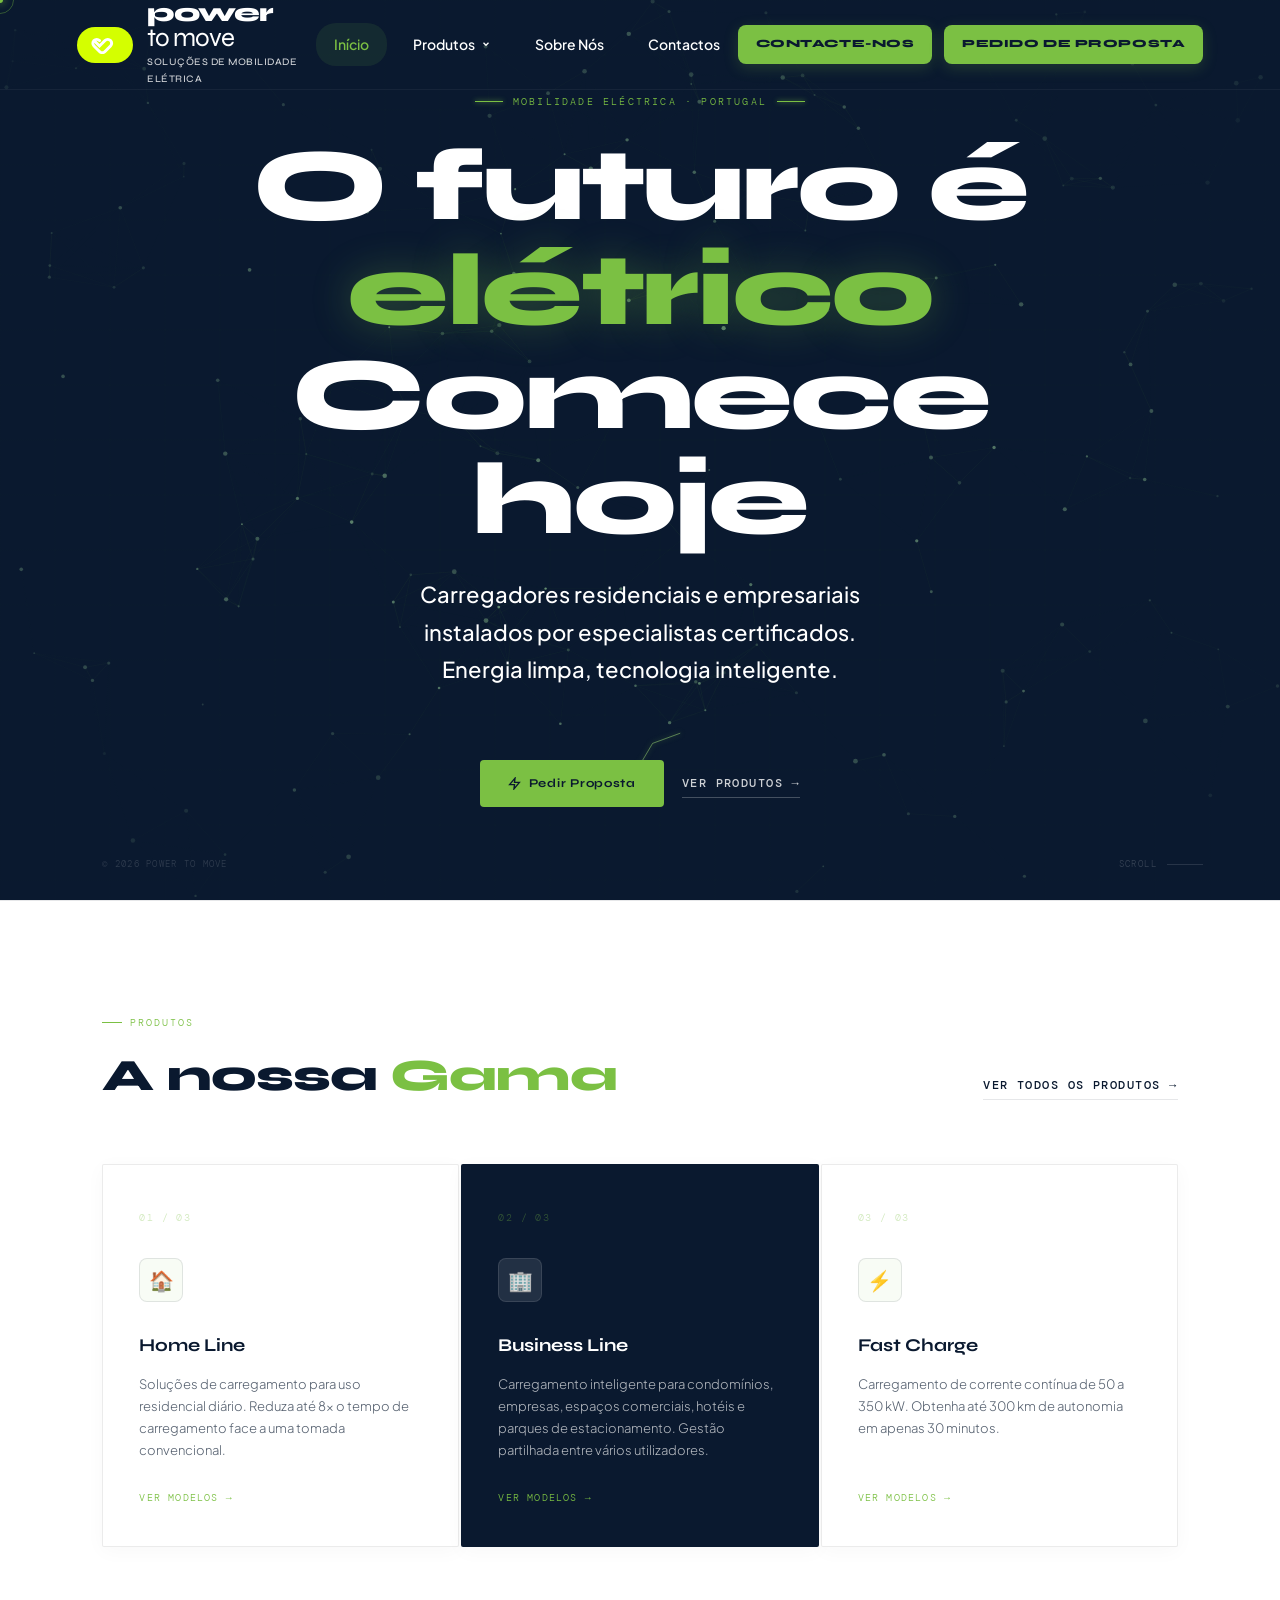
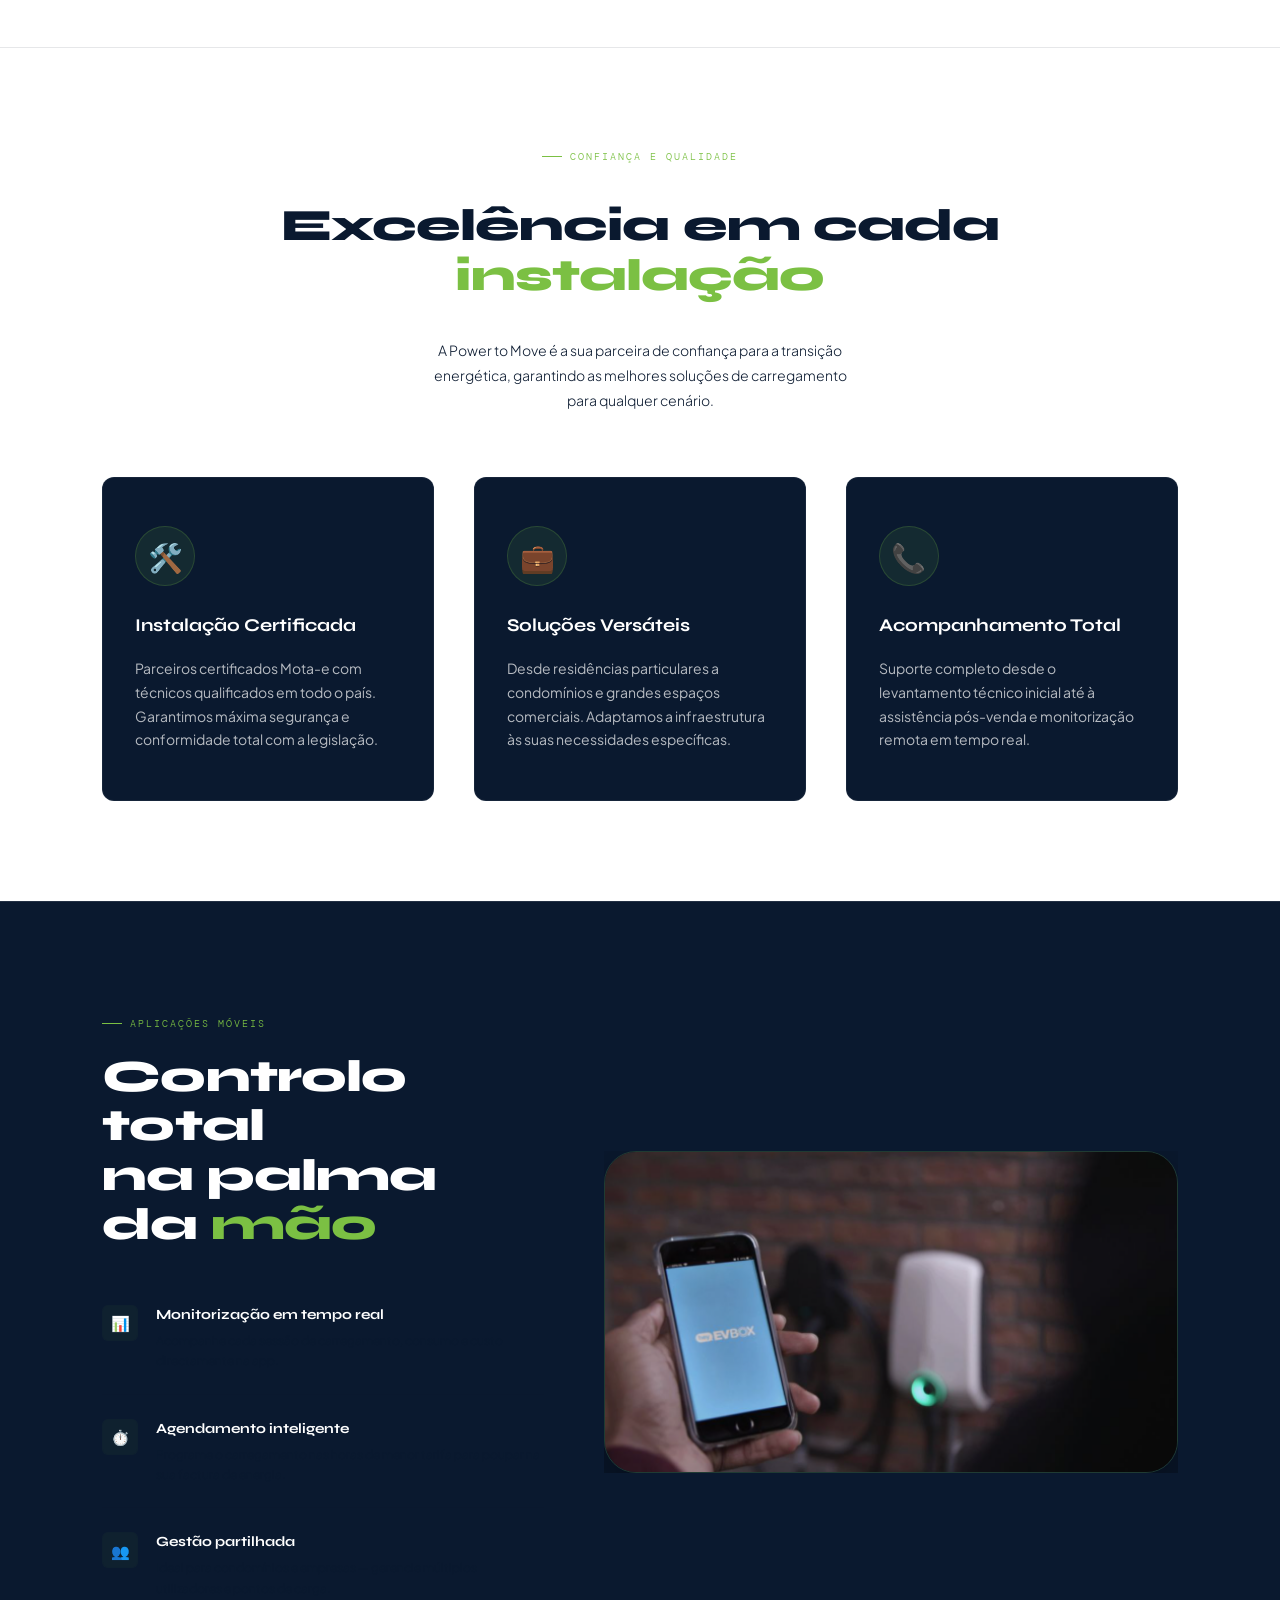
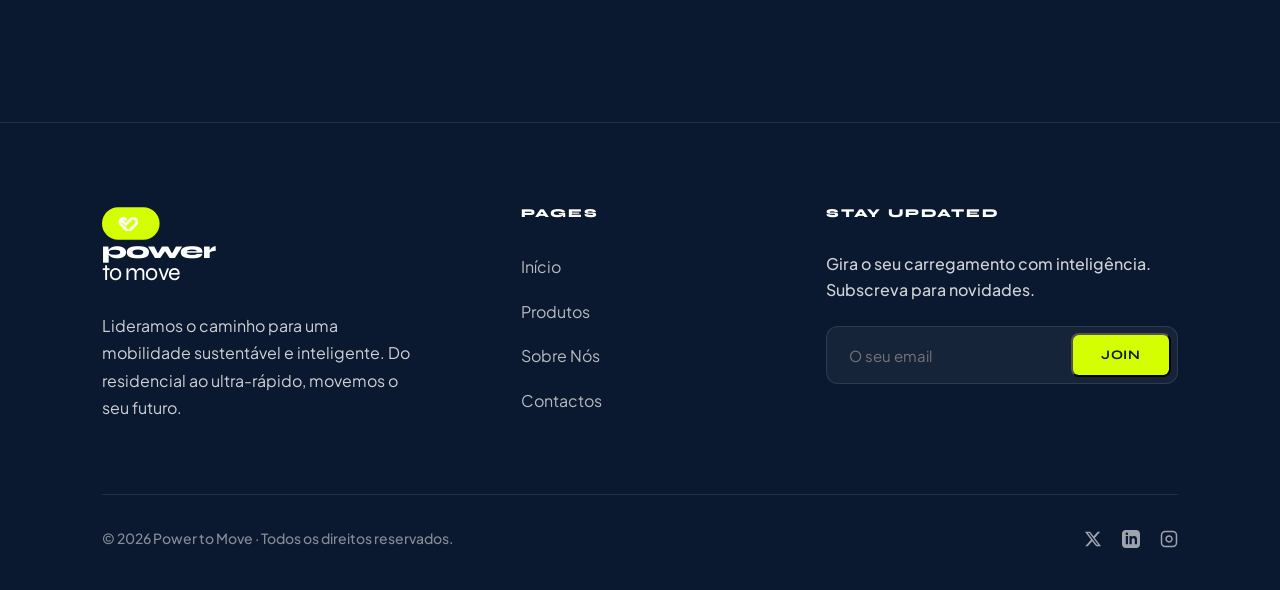
==== index.html @ 4a32e06f "Initial commit: Power to Move website code" ====
<!DOCTYPE html>
<html lang="pt">

<head>
    <meta charset="UTF-8" />
    <meta name="viewport" content="width=device-width, initial-scale=1.0" />
    <title>Power to Move — Carregadores EV</title>
    <link
        href="https://fonts.googleapis.com/css2?family=Syne:wght@400;600;700;800&family=DM+Mono:ital,wght@0,300;0,400;1,300&family=Plus+Jakarta+Sans:wght@300;400;500;600&display=swap"
        rel="stylesheet" />
    <link rel="stylesheet" href="css/landing.css">
</head>

<body>

    <!-- CURSOR -->
    <div id="cursor"></div>
    <div id="cursor-ring"></div>

    <!-- NAV -->
    <nav id="navbar">
        <a href="index.html" class="logo">
            <div class="logo-pill">
                <div class="logo-waves"></div>
            </div>
            <div class="logo-text">
                <div class="logo-brand">
                    <span>power</span>
                    <span>to move</span>
                </div>
                <span class="logo-caption">soluções de mobilidade elétrica</span>
            </div>
        </a>

        <ul class="nav-links">
            <li><a href="index.html" class="active">Início</a></li>
            <li class="has-mega">
                <a href="produtos.html">
                    Produtos
                    <svg width="10" height="10" viewBox="0 0 24 24" fill="none" stroke="currentColor" stroke-width="3">
                        <path d="M6 9l6 6 6-6" />
                    </svg>
                </a>
                <div class="mega-menu">
                    <div class="mega-col">
                        <div class="mega-col-title">EV Home Chargers</div>
                        <div class="mega-items">
                            <a href="home-line.html" class="mega-item">
                                <span class="mega-item-title">Home Line</span>
                                <span class="mega-item-desc">Simples, seguro e eficiente</span>
                            </a>
                            <a href="#" class="mega-item">
                                <span class="mega-item-title">Mini Pro 2</span>
                                <span class="mega-item-desc">Inteligente e conectado</span>
                            </a>
                        </div>
                    </div>
                    <div class="mega-col">
                        <div class="mega-col-title">EV Business Chargers</div>
                        <div class="mega-items">
                            <a href="business-line.html" class="mega-item">
                                <span class="mega-item-title">Business Line</span>
                                <span class="mega-item-desc">Gestão de frotas e condomínios</span>
                            </a>
                            <a href="fast-charge.html" class="mega-item">
                                <span class="mega-item-title">Fast Charge</span>
                                <span class="mega-item-desc">Carregamento ultrarrápido DC</span>
                            </a>
                        </div>
                    </div>
                    <div class="mega-col">
                        <div class="mega-col-title">More Products</div>
                        <div class="mega-items">
                            <a href="accessories.html" class="mega-item">
                                <span class="mega-item-title">Cabos & Acessórios</span>
                                <span class="mega-item-desc">Cabos, adaptadores e suportes</span>
                            </a>
                            <a href="#" class="mega-item">
                                <span class="mega-item-title">Software Solutions</span>
                                <span class="mega-item-desc">Plataforma de gestão P2M</span>
                            </a>
                        </div>
                    </div>
                </div>
            </li>
            <li><a href="about-us.html">Sobre Nós</a></li>
            <li><a href="#footer">Contactos</a></li>
        </ul>

        <div class="nav-right">
            <a href="mailto:mail@powertomove.pt" class="nav-cta-secondary">Contacte-nos</a>
            <a href="#hero" class="nav-cta">Pedido de Proposta</a>
        </div>
    </nav>

    <!-- ── HERO ── -->
    <section id="hero">
        <canvas id="hero-canvas"></canvas>
        <div class="hero-vignette"></div>
        <div class="hero-left-fade"></div>

        <div class="hero-content">
            <div class="eyebrow" style="justify-content:center;">
                <span class="eyebrow-line"></span>
                <span class="eyebrow-text">Mobilidade Eléctrica · Portugal</span>
                <span class="eyebrow-line"></span>
            </div>
            <h1>O futuro é <em>elétrico</em><br />Comece hoje</h1>
            <p class="hero-sub">Carregadores residenciais e empresariais instalados por especialistas certificados.
                Energia limpa, tecnologia inteligente.</p>
            <div class="hero-btns">
                <a href="#cta-band" class="btn-primary">
                    <svg width="13" height="13" viewBox="0 0 24 24" fill="none" stroke="currentColor"
                        stroke-width="2.5">
                        <path d="M13 2L3 14h9l-1 8 10-12h-9l1-8z" />
                    </svg>
                    Pedir Proposta
                </a>
                <a href="#produtos" class="btn-ghost">Ver Produtos →</a>
            </div>
        </div>

        <!-- Stats removed per user request -->

        <div class="hero-bottom">
            <span
                style="font-family:'DM Mono',monospace;font-size:9px;font-weight:300;color:rgba(255,255,255,.15);letter-spacing:.14em;">©
                2026 POWER TO MOVE</span>
            <div class="scroll-hint">
                <span>Scroll</span>
                <div class="scroll-track"></div>
            </div>
        </div>
    </section>

    <!-- ── PRODUTOS ── -->
    <section id="produtos">
        <div class="produtos-header reveal">
            <div>
                <div class="section-tag">Produtos</div>
                <h2 class="section-title">A nossa <em>Gama</em></h2>
            </div>
            <a href="produtos.html" class="btn-ghost reveal reveal-delay-2">Ver todos os produtos →</a>
        </div>

        <div class="produtos-grid">
            <div class="produto-card reveal reveal-delay-1">
                <div class="produto-number">01 / 03</div>
                <div class="produto-icon">🏠</div>
                <div class="produto-name">Home Line</div>
                <p class="produto-desc">Soluções de carregamento para uso residencial diário. Reduza até 8× o tempo de
                    carregamento face a uma tomada convencional.</p>
                <a href="home-line.html" class="produto-link">Ver modelos →</a>
            </div>
            <div class="produto-card featured reveal reveal-delay-2">
                <div class="produto-number">02 / 03</div>
                <div class="produto-icon">🏢</div>
                <div class="produto-name">Business Line</div>
                <p class="produto-desc">Carregamento inteligente para condomínios, empresas, espaços comerciais, hotéis
                    e parques de estacionamento. Gestão partilhada entre vários utilizadores.</p>
                <a href="business-line.html" class="produto-link">Ver modelos →</a>
            </div>
            <div class="produto-card reveal reveal-delay-3">
                <div class="produto-number">03 / 03</div>
                <div class="produto-icon">⚡</div>
                <div class="produto-name">Fast Charge</div>
                <p class="produto-desc">Carregamento de corrente contínua de 50 a 350 kW. Obtenha até 300 km de
                    autonomia em apenas 30 minutos.</p>
                <a href="fast-charge.html" class="produto-link">Ver modelos →</a>
            </div>
        </div>
    </section>


    <!-- ── TRUST & QUALITY SECTION ── -->
    <section id="trust-quality">
        <div class="trust-header reveal">
            <div class="section-tag">Confiança e Qualidade</div>
            <h2 class="section-title">Excelência em cada <em>instalação</em></h2>
            <p class="section-body">A Power to Move é a sua parceira de confiança para a transição energética,
                garantindo as melhores soluções de carregamento para qualquer cenário.</p>
        </div>

        <div class="trust-grid">
            <div class="trust-item reveal reveal-delay-1">
                <div class="trust-icon">🛠️</div>
                <h3 class="trust-h">Instalação Certificada</h3>
                <p class="trust-p">Parceiros certificados Mota-e com técnicos qualificados em todo o país. Garantimos
                    máxima segurança e conformidade total com a legislação.</p>
            </div>
            <div class="trust-item reveal reveal-delay-2">
                <div class="trust-icon">💼</div>
                <h3 class="trust-h">Soluções Versáteis</h3>
                <p class="trust-p">Desde residências particulares a condomínios e grandes espaços comerciais.
                    Adaptamos a infraestrutura às suas necessidades específicas.</p>
            </div>
            <div class="trust-item reveal reveal-delay-3">
                <div class="trust-icon">📞</div>
                <h3 class="trust-h">Acompanhamento Total</h3>
                <p class="trust-p">Suporte completo desde o levantamento técnico inicial até à assistência pós-venda e
                    monitorização remota em tempo real.</p>
            </div>
        </div>
    </section>

    <!-- ── APP SECTION ── -->
    <section id="app-section">
        <div class="app-inner">
            <div class="reveal">
                <div class="section-tag">Aplicações Móveis</div>
                <h2 class="section-title">Controlo total<br />na palma da <em>mão</em></h2>
                <ul class="app-feature-list">
                    <li class="app-feat">
                        <div class="app-feat-icon">📊</div>
                        <div>
                            <div class="app-feat-title">Monitorização em tempo real</div>
                            <div class="app-feat-desc">Acompanhe cada sessão de carregamento, consumo e custo
                                directamente na app.</div>
                        </div>
                    </li>
                    <li class="app-feat">
                        <div class="app-feat-icon">⏱️</div>
                        <div>
                            <div class="app-feat-title">Agendamento inteligente</div>
                            <div class="app-feat-desc">Programe o carregamento nas horas de menor tarifa para poupar na
                                sua factura de energia.</div>
                        </div>
                    </li>
                    <li class="app-feat">
                        <div class="app-feat-icon">👥</div>
                        <div>
                            <div class="app-feat-title">Gestão partilhada</div>
                            <div class="app-feat-desc">Ideal para condomínios e empresas — gerencie múltiplos
                                utilizadores e pontos de carga.</div>
                        </div>
                    </li>
                </ul>
            </div>
            <div class="app-phone reveal reveal-delay-2">
                <img src="images/app-preview.png" alt="Power to Move App Preview">
            </div>
        </div>
    </section>




    <!-- ── FOOTER ── -->
    <footer id="footer">
        <div class="footer-grid">
            <div class="footer-col brand-col">
                <div class="logo-box footer-logo-box">
                    <div class="logo-pill">
                        <div class="logo-waves"></div>
                    </div>
                    <div class="logo-brand">
                        <span>power</span>
                        <span>to move</span>
                    </div>
                </div>
                <p class="footer-proposal">Lideramos o caminho para uma mobilidade sustentável e inteligente. Do
                    residencial ao ultra-rápido, movemos o seu futuro.</p>
            </div>
            <div class="footer-col links-col">
                <div class="footer-col-title">PAGES</div>
                <ul class="footer-links">
                    <li><a href="index.html">Início</a></li>
                    <li><a href="produtos.html">Produtos</a></li>
                    <li><a href="about-us.html">Sobre Nós</a></li>
                    <li><a href="#footer">Contactos</a></li>
                </ul>
            </div>
            <div class="footer-col signup-col">
                <div class="footer-col-title">STAY UPDATED</div>
                <p class="footer-signup-text">Gira o seu carregamento com inteligência. Subscreva para novidades.</p>
                <form class="footer-form">
                    <input type="email" placeholder="O seu email" required>
                    <button type="submit">Join</button>
                </form>
            </div>
        </div>
        <div class="footer-bottom">
            <span class="footer-copy">© 2026 Power to Move · Todos os direitos reservados.</span>
            <div class="footer-socials">
                <a href="#" class="footer-social">
                    <svg width="18" height="18" viewBox="0 0 24 24" fill="currentColor">
                        <path
                            d="M18.244 2.25h3.308l-7.227 8.26 8.502 11.24H16.17l-5.214-6.817L4.99 21.75H1.68l7.73-8.835L1.254 2.25H8.08l4.713 6.231zm-1.161 17.52h1.833L7.084 4.126H5.117z" />
                    </svg>
                </a>
                <a href="#" class="footer-social">
                    <svg width="18" height="18" viewBox="0 0 24 24" fill="currentColor">
                        <path
                            d="M19 0h-14c-2.761 0-5 2.239-5 5v14c0 2.761 2.239 5 5 5h14c2.762 0 5-2.239 5-5v-14c0-2.761-2.238-5-5-5zm-11 19h-3v-11h3v11zm-1.5-12.268c-.966 0-1.75-.79-1.75-1.764s.784-1.764 1.75-1.764 1.75.79 1.75 1.764-.783 1.764-1.75 1.764zm13.5 12.268h-3v-5.604c0-3.368-4-3.113-4 0v5.604h-3v-11h3v1.765c1.396-2.586 7-2.777 7 2.476v6.759z" />
                    </svg>
                </a>
                <a href="#" class="footer-social">
                    <svg width="18" height="18" viewBox="0 0 24 24" fill="none" stroke="currentColor" stroke-width="2">
                        <rect x="2" y="2" width="20" height="20" rx="5" ry="5" />
                        <path d="M16 11.37A4 4 0 1112.63 8 4 4 0 0116 11.37z" />
                        <line x1="17.5" y1="6.5" x2="17.51" y2="6.5" />
                    </svg>
                </a>
            </div>
        </div>
    </footer>

    <script src="js/landing.js"></script>
</body>

</html>
---- css/landing.css ----
:root {
    --g: #7BC043;
    --g2: #a8e063;
    --g3: #d4f79e;
    --navy: #0A192F;
    --navy-light: #112240;
    --navy-lighter: #233554;
    --white: #FFFFFF;
    --dark: #0A192F;
    /* Retaining var name for compatibility but mapping to Navy */
    --dark2: #112240;
    --dark3: #233554;
    --mid: #1a2e18;
    --green-20: rgba(123, 192, 67, 0.2);
    --lime: #D4FF00;
    --border: rgba(10, 25, 47, 0.1);
    --text: #0A192F;
    --muted: rgba(10, 25, 47, 0.7);
    --muted-light: rgba(255, 255, 255, 0.7);
}

* {
    margin: 0;
    padding: 0;
    box-sizing: border-box;
}

html {
    scroll-behavior: smooth;
}

body {
    background: var(--white);
    color: var(--text);
    font-family: 'Plus Jakarta Sans', sans-serif;
    font-size: 18px;
    font-weight: 500;
    line-height: 1.7;
    overflow-x: hidden;
}

/* ── SCROLLBAR ── */
::-webkit-scrollbar {
    width: 4px;
}

::-webkit-scrollbar-track {
    background: var(--dark);
}

::-webkit-scrollbar-thumb {
    background: var(--g);
    border-radius: 4px;
}

/* ── CURSOR ── */
#cursor {
    position: fixed;
    width: 6px;
    height: 6px;
    background: var(--g);
    border-radius: 50%;
    pointer-events: none;
    z-index: 9999;
    transform: translate(-50%, -50%);
    box-shadow: 0 0 10px var(--g);
    transition: width .15s, height .15s;
}

#cursor-ring {
    position: fixed;
    width: 28px;
    height: 28px;
    border: 1px solid rgba(123, 192, 67, 0.38);
    border-radius: 50%;
    pointer-events: none;
    z-index: 9998;
    transform: translate(-50%, -50%);
    transition: width .35s cubic-bezier(.23, 1, .32, 1), height .35s cubic-bezier(.23, 1, .32, 1), border-color .2s;
}

body {
    cursor: none;
}

a,
button,
input,
label {
    cursor: none;
}

/* ── NAV ── */
nav {
    position: fixed;
    top: 0;
    left: 0;
    right: 0;
    z-index: 1000;
    display: grid;
    grid-template-columns: 1fr auto 1fr;
    align-items: center;
    padding: 0 6vw;
    height: 90px;
    border-bottom: 1px solid rgba(255, 255, 255, 0.05);
    transition: all .4s cubic-bezier(.16, 1, .3, 1);
    background: transparent;
}

nav.scrolled {
    background: rgba(10, 25, 47, 0.98);
    backdrop-filter: blur(20px);
    height: 72px;
    border-bottom-color: rgba(255, 255, 255, 0.1);
}

/* ── LOGO RECREATION ── */
.logo {
    display: flex;
    align-items: center;
    gap: 14px;
    text-decoration: none;
    transition: transform .3s;
}

.logo:hover {
    transform: translateY(-1px);
}

.logo-pill {
    width: 64px;
    height: 36px;
    background: var(--lime);
    border-radius: 100px;
    display: flex;
    align-items: center;
    justify-content: center;
    position: relative;
    padding: 0 12px;
}

.logo-waves {
    width: 32px;
    height: 18px;
    background: #fff;
    mask: url("data:image/svg+xml,%3Csvg viewBox='0 0 32 18' xmlns='http://www.w3.org/2000/svg'%3Base-path d='M8 14c-2.2 0-4-1.8-4-4s1.8-4 4-4 4 1.8 4 4-1.8 4-4 4zm16-4c0-2.2-1.8-4-4-4s-4 1.8-4 4 1.8 4 4 4 4-1.8 4-4z'/%3E%3Cpath d='M24 10c0 4.4-3.6 8-8 8s-8-3.6-8-8 3.6-8 8-8 8 3.6 8 8z' fill-opacity='.3'/%3E%3Cpath d='M8 10c0-4.4 3.6-8 8-8s8 3.6 8 8-3.6 8-8 8-8-3.6-8-8z' fill-opacity='.3'/%3E%3C/svg%3E") no-repeat center;
    -webkit-mask: url("data:image/svg+xml,%3Csvg viewBox='0 0 32 18' xmlns='http://www.w3.org/2000/svg'%3E%3Cpath d='M10.5 4.5c-1.5-1.5-4-1.5-5.5 0-1.5 1.5-1.5 4 0 5.5l5.5 5.5c1.5 1.5 4 1.5 5.5 0l5.5-5.5c1.5-1.5 1.5-4 0-5.5-1.5-1.5-4-1.5-5.5 0L10.5 10l-5.5-5.5' stroke='white' stroke-width='3' stroke-linecap='round' fill='none'/%3E%3C/svg%3E") no-repeat center;
    mask-size: contain;
    -webkit-mask-size: contain;
}

/* Fallback wave using CSS shapes if mask fails */
.logo-waves::before,
.logo-waves::after {
    content: '';
    position: absolute;
    width: 20px;
    height: 8px;
    background: #fff;
    border-radius: 10px;
    top: 50%;
    left: 50%;
}

.logo-waves::before {
    transform: translate(-70%, -50%) rotate(-45deg);
}

.logo-waves::after {
    transform: translate(-30%, -50%) rotate(45deg);
}

.logo-text {
    display: flex;
    flex-direction: column;
    justify-content: center;
}

.logo-brand {
    font-family: 'Syne', sans-serif;
    font-size: 26px;
    font-weight: 700;
    color: #fff;
    line-height: 0.95;
    letter-spacing: -0.04em;
    display: flex;
    flex-direction: column;
}

.logo-brand span:first-child {
    font-weight: 800;
}

.logo-brand span:last-child {
    font-weight: 400;
}

.logo-caption {
    font-family: 'Syne', sans-serif;
    font-size: 10px;
    font-weight: 500;
    color: #fff;
    opacity: 0.8;
    letter-spacing: 0.05em;
    text-transform: uppercase;
    margin-top: 4px;
}



.logo-icon {
    width: 32px;
    height: 32px;
    background: var(--g);
    border-radius: 6px;
    display: flex;
    align-items: center;
    justify-content: center;
    font-size: 14px;
    box-shadow: 0 0 12px rgba(123, 192, 67, .4);
}

.nav-links {
    display: flex;
    align-items: center;
    gap: 8px;
    list-style: none;
    justify-self: center;
}


.nav-links li a {
    color: #fff;
    text-decoration: none;
    font-weight: 550;
    font-size: 14px;
    transition: all .3s;
    padding: 10px 18px;
    border-radius: 20px;
    display: flex;
    align-items: center;
    gap: 6px;
}

.nav-links li a:hover {
    color: #fff;
    background: rgba(255, 255, 255, 0.08);
}

.nav-links li a.active {
    color: var(--g);
    background: rgba(123, 192, 67, 0.1);
}

.nav-right {
    justify-self: end;
    display: flex;
    align-items: center;
    gap: 12px;
}

.nav-cta,
.nav-cta-secondary {
    display: inline-flex;
    background: var(--g);
    color: var(--dark) !important;
    font-family: 'Syne', sans-serif !important;
    font-size: 11px !important;
    font-weight: 800 !important;
    padding: 10px 18px !important;
    border-radius: 8px;
    white-space: nowrap;
    letter-spacing: .05em !important;
    text-decoration: none;
    text-transform: uppercase;
    transition: all .3s cubic-bezier(.23, 1, .32, 1) !important;
    box-shadow: 0 4px 15px rgba(123, 192, 67, .2);
}

.nav-cta:hover,
.nav-cta-secondary:hover {
    background: var(--g2) !important;
    transform: translateY(-2px);
    box-shadow: 0 8px 25px rgba(123, 192, 67, .4) !important;
}



/* ── MEGA MENU ── */
.has-mega {
    position: static;
}

.mega-menu {
    position: absolute;
    top: 100%;
    left: 50%;
    transform: translateX(-50%) translateY(15px);
    width: 800px;
    background: #fff;
    border-radius: 12px;
    padding: 28px 32px;
    display: grid;
    grid-template-columns: repeat(3, 1fr);
    gap: 32px;
    box-shadow: 0 25px 50px rgba(0, 0, 0, 0.15);
    opacity: 0;
    visibility: hidden;
    transition: all .35s cubic-bezier(.16, 1, .3, 1);
    z-index: 1001;
    border: 1px solid rgba(0, 0, 0, 0.04);
}



.has-mega:hover .mega-menu {
    opacity: 1;
    visibility: visible;
    transform: translateX(-50%) translateY(10px);
}

.mega-col-title {
    font-family: 'Syne', sans-serif;
    font-size: 10px;
    font-weight: 700;
    color: var(--muted);
    text-transform: uppercase;
    letter-spacing: .12em;
    margin-bottom: 20px;
    padding-bottom: 10px;
    border-bottom: 1px solid rgba(0, 0, 0, 0.03);
}

.mega-items {
    display: flex;
    flex-direction: column;
    gap: 16px;
}


.mega-item {
    text-decoration: none;
    display: flex;
    flex-direction: column;
    gap: 4px;
    transition: transform .2s;
}

.mega-item:hover {
    transform: translateX(5px);
}

.mega-item-title {
    font-family: 'Syne', sans-serif;
    font-size: 14px;
    font-weight: 700;
    color: var(--navy);
}

.mega-item-desc {
    font-size: 11px;
    color: var(--muted);
    font-weight: 400;
}


.nav-links li a svg {
    transition: transform .3s;
}

.has-mega:hover>a svg {
    transform: rotate(180deg);
}


/* ── HERO ── */
#hero {
    height: 100vh;
    position: relative;
    overflow: hidden;
    display: flex;
    align-items: center;
    background: var(--navy);
    color: #fff;
}

#hero-canvas {
    position: absolute;
    inset: 0;
}

.hero-vignette {
    position: absolute;
    inset: 0;
    background: radial-gradient(ellipse 65% 65% at 50% 50%, transparent 25%, rgba(10, 25, 47, .8) 100%);
    pointer-events: none;
    z-index: 1;
}

.hero-left-fade {
    display: none;
}

.hero-content {
    position: relative;
    z-index: 2;
    padding: 0 4vw;
    width: 100%;
    max-width: 1000px;
    margin: 0 auto;
    text-align: center;
    display: flex;
    flex-direction: column;
    align-items: center;
}

.eyebrow {
    display: flex;
    align-items: center;
    gap: 10px;
    margin-bottom: 24px;
    opacity: 0;
    animation: revealUp .8s ease .3s forwards;
}

.eyebrow-line {
    width: 28px;
    height: 1px;
    background: var(--g);
    box-shadow: 0 0 5px var(--g);
}

.eyebrow-text {
    font-family: 'DM Mono', monospace;
    font-size: 10px;
    font-weight: 300;
    color: var(--g);
    letter-spacing: .22em;
    text-transform: uppercase;
}

.hero-content h1 {
    font-family: 'Syne', sans-serif;
    font-size: clamp(32px, 8vw, 104px);
    font-weight: 800;
    color: #fff;
    line-height: 1.02;
    letter-spacing: -.025em;
    opacity: 0;
    animation: revealUp .9s ease .5s forwards;
}


.hero-content h1 em {
    font-style: normal;
    color: var(--g);
    text-shadow: 0 0 40px rgba(123, 192, 67, .3);
}

.hero-content p {
    font-size: 22px;
    color: #fff;
    font-weight: 500;
    opacity: 1;
    animation: revealUp .9s ease .7s forwards;
    max-width: 650px;
    text-wrap: balance;
    margin: 24px 0 32px;
}

.hero-btns {
    margin-top: 40px;
    display: flex;
    align-items: center;
    gap: 18px;
    opacity: 0;
    animation: revealUp .9s ease .9s forwards;
}

.btn-primary {
    display: inline-flex;
    align-items: center;
    gap: 8px;
    background: var(--g);
    color: var(--dark);
    font-family: 'Syne', sans-serif;
    font-size: 12px;
    font-weight: 700;
    letter-spacing: .06em;
    padding: 13px 28px;
    border-radius: 4px;
    text-decoration: none;
    border: none;
    transition: all .25s;
    box-shadow: 0 0 0 0 rgba(123, 192, 67, .4);
}

.btn-primary:hover {
    background: var(--g2);
    transform: translateY(-2px);
    box-shadow: 0 0 28px rgba(123, 192, 67, .45);
}

.btn-ghost {
    font-family: 'DM Mono', monospace;
    font-size: 12px;
    font-weight: 500;
    color: #fff;
    opacity: 0.8;
    letter-spacing: .12em;
    text-transform: uppercase;
    text-decoration: none;
    border-bottom: 1px solid rgba(255, 255, 255, .3);
    transition: all .2s;
    padding: 4px 0;
}

.btn-ghost:hover {
    opacity: 1;
    border-color: #fff;
    transform: translateX(4px);
}

.hero-stats {
    position: absolute;
    right: 6vw;
    top: 50%;
    transform: translateY(-50%);
    z-index: 2;
    display: flex;
    flex-direction: column;
    gap: 24px;
    opacity: 0;
    animation: revealRight .9s ease 1.1s forwards;
}

.h-stat {
    text-align: right;
}

.h-stat-num {
    font-family: 'Syne', sans-serif;
    font-size: clamp(20px, 2.2vw, 30px);
    font-weight: 800;
    color: var(--g);
    line-height: 1;
    text-shadow: 0 0 18px rgba(123, 192, 67, .3);
}

.h-stat-lbl {
    font-size: 9px;
    font-weight: 300;
    color: var(--muted);
    letter-spacing: .1em;
    text-transform: uppercase;
    margin-top: 3px;
    font-family: 'DM Mono', monospace;
}

.h-divider {
    width: 1px;
    height: 24px;
    background: linear-gradient(to bottom, transparent, rgba(123, 192, 67, .2), transparent);
    margin-left: auto;
}

.hero-bottom {
    position: absolute;
    bottom: 28px;
    left: 8vw;
    right: 6vw;
    z-index: 2;
    display: flex;
    justify-content: space-between;
    align-items: center;
    opacity: 0;
    animation: revealUp .8s ease 1.3s forwards;
}

.scroll-hint {
    display: flex;
    align-items: center;
    gap: 10px;
    font-family: 'DM Mono', monospace;
    font-size: 9px;
    font-weight: 300;
    color: rgba(255, 255, 255, .18);
    letter-spacing: .16em;
    text-transform: uppercase;
}

.scroll-track {
    width: 36px;
    height: 1px;
    background: rgba(255, 255, 255, .12);
    position: relative;
    overflow: hidden;
}

.scroll-track::after {
    content: '';
    position: absolute;
    left: -100%;
    top: 0;
    bottom: 0;
    width: 40%;
    background: var(--g);
    animation: scrollAnim 2.2s ease-in-out infinite;
}

/* ── SECTION BASE ── */
section {
    padding: 100px 8vw;
}

.section-tag {
    display: inline-flex;
    align-items: center;
    gap: 8px;
    font-family: 'DM Mono', monospace;
    font-size: 10px;
    font-weight: 300;
    color: var(--g);
    letter-spacing: .2em;
    text-transform: uppercase;
    margin-bottom: 20px;
}

.section-tag::before {
    content: '';
    width: 20px;
    height: 1px;
    background: var(--g);
}

.section-title {
    font-family: 'Syne', sans-serif;
    font-size: clamp(28px, 3.5vw, 48px);
    font-weight: 800;
    color: #fff;
    line-height: 1.1;
    letter-spacing: -.02em;
}

.section-title em {
    font-style: normal;
    color: var(--g);
}

.section-body {
    color: var(--muted);
    font-size: 14px;
    line-height: 1.8;
    font-weight: 300;
    max-width: 44ch;
    margin-top: 14px;
}

/* ── PRODUTOS SECTION ── */
#produtos {
    background: var(--white);
    border-top: 1px solid var(--border);
}

.produtos-header {
    display: flex;
    justify-content: space-between;
    align-items: flex-end;
    margin-bottom: 64px;
    flex-wrap: wrap;
    gap: 24px;
}

.produtos-header .section-title {
    color: var(--navy);
}

.produtos-header .btn-ghost {
    color: var(--navy);
    border-color: var(--border);
}

.produtos-header .btn-ghost:hover {
    color: var(--g);
    border-color: var(--g);
}

.produtos-grid {
    display: grid;
    grid-template-columns: repeat(3, 1fr);
    gap: 2px;
}

.produto-card {
    position: relative;
    overflow: hidden;
    border: 1px solid rgba(0, 0, 0, 0.08);
    /* Light grey border */
    border-radius: 2px;
    padding: 44px 36px 40px;
    background: #fff;
    transition: border-color .3s, background .3s, box-shadow .3s;
    display: flex;
    flex-direction: column;
    box-shadow: 0 4px 20px rgba(0, 0, 0, 0.03);
}

.produto-card:hover {
    border-color: var(--g);
    background: #fff;
    box-shadow: 0 10px 30px rgba(0, 0, 0, 0.08);
}

.produto-card::before {
    content: '';
    position: absolute;
    top: 0;
    left: 0;
    right: 0;
    height: 2px;
    background: linear-gradient(to right, transparent, var(--g), transparent);
    opacity: 0;
    transition: opacity .3s;
}

.produto-card:hover::before {
    opacity: 1;
}

.produto-number {
    font-family: 'DM Mono', monospace;
    font-size: 10px;
    font-weight: 300;
    color: rgba(123, 192, 67, .35);
    letter-spacing: .14em;
    margin-bottom: 32px;
}

.produto-icon {
    width: 44px;
    height: 44px;
    border: 1px solid var(--border);
    border-radius: 8px;
    display: flex;
    align-items: center;
    justify-content: center;
    font-size: 20px;
    margin-bottom: 28px;
    background: rgba(123, 192, 67, .05);
}

.produto-name {
    font-family: 'Syne', sans-serif;
    font-size: 18px;
    font-weight: 700;
    color: var(--navy);
    margin-bottom: 12px;
}

.produto-desc {
    font-size: 13px;
    color: var(--muted);
    font-weight: 300;
    line-height: 1.7;
    flex: 1;
}

.produto-link {
    display: inline-flex;
    align-items: center;
    gap: 6px;
    margin-top: 28px;
    font-family: 'DM Mono', monospace;
    font-size: 10px;
    font-weight: 300;
    letter-spacing: .12em;
    text-transform: uppercase;
    color: var(--g);
    text-decoration: none;
    transition: gap .2s;
}

.produto-link:hover {
    gap: 10px;
}

.produto-card.featured {
    background: var(--navy);
    border-color: transparent;
}

.produto-card.featured .produto-name {
    color: #fff;
}

.produto-card.featured .produto-desc {
    color: rgba(255, 255, 255, 0.7);
}

.produto-card.featured .produto-link {
    color: var(--g);
}

.produto-card.featured .produto-icon {
    background: rgba(255, 255, 255, 0.1);
    border-color: rgba(255, 255, 255, 0.1);
}

.produto-card.featured::before {
    display: none;
}

/* ── FEATURE SECTIONS (alternating) ── */
.feature-row {
    display: grid;
    grid-template-columns: 1fr 1fr;
    gap: 80px;
    align-items: center;
    padding: 80px 8vw;
    border-top: 1px solid var(--border);
    background: var(--white);
    color: var(--text);
}

.feature-row.reverse {
    direction: rtl;
}

.feature-row.reverse>* {
    direction: ltr;
}

/* Removed empty .feature-text rule */

.feature-kicker {
    font-family: 'DM Mono', monospace;
    font-size: 10px;
    font-weight: 300;
    color: var(--g);
    letter-spacing: .2em;
    text-transform: uppercase;
    display: flex;
    align-items: center;
    gap: 8px;
    margin-bottom: 18px;
}

.feature-kicker::before {
    content: '';
    width: 16px;
    height: 1px;
    background: var(--g);
}

.feature-h {
    font-family: 'Syne', sans-serif;
    font-size: clamp(22px, 2.8vw, 36px);
    font-weight: 800;
    color: var(--navy);
    line-height: 1.12;
    letter-spacing: -.02em;
    margin-bottom: 16px;
}

.feature-p {
    font-size: 18px;
    font-weight: 500;
    color: var(--text);
    line-height: 1.8;
    margin-bottom: 24px;
    max-width: 42ch;
}

.feature-cta {
    display: inline-flex;
    align-items: center;
    gap: 8px;
    margin-top: 28px;
    font-family: 'DM Mono', monospace;
    font-size: 10px;
    font-weight: 300;
    letter-spacing: .14em;
    text-transform: uppercase;
    color: var(--g);
    text-decoration: none;
    border-bottom: 1px solid rgba(123, 192, 67, .3);
    padding-bottom: 3px;
    transition: border-color .2s, gap .2s;
}

.feature-cta:hover {
    border-color: var(--g);
    gap: 12px;
}

.feature-visual {
    position: relative;
    aspect-ratio: 4/3;
    overflow: hidden;
    border-radius: 4px;
    border: 1px solid var(--border);
}

.feature-visual img {
    width: 100%;
    height: 100%;
    object-fit: cover;
    filter: brightness(.65) saturate(.8);
    transition: filter .4s;
}

.feature-visual:hover img {
    filter: brightness(.75) saturate(.9);
}

.feature-visual::after {
    content: '';
    position: absolute;
    inset: 0;
    background: linear-gradient(135deg, rgba(123, 192, 67, .08) 0%, transparent 60%);
}

/* Placeholder visuals when no image */
.feature-placeholder {
    width: 100%;
    height: 100%;
    aspect-ratio: 4/3;
    border: 1px solid var(--border);
    border-radius: 4px;
    background: var(--dark3);
    display: flex;
    align-items: center;
    justify-content: center;
    font-size: 56px;
    position: relative;
    overflow: hidden;
}

.feature-placeholder::before {
    content: '';
    position: absolute;
    inset: 0;
    background: radial-gradient(ellipse at center, rgba(123, 192, 67, .07) 0%, transparent 70%);
}

.feature-placeholder-grid {
    position: absolute;
    inset: 0;
    background-image:
        linear-gradient(rgba(123, 192, 67, .04) 1px, transparent 1px),
        linear-gradient(90deg, rgba(123, 192, 67, .04) 1px, transparent 1px);
    background-size: 32px 32px;
}

.feature-bullets {
    list-style: none;
    margin-top: 20px;
    display: flex;
    flex-direction: column;
    gap: 8px;
}

.feature-bullets li {
    font-size: 17px;
    font-weight: 500;
    color: var(--text);
    margin-bottom: 12px;
    display: flex;
    align-items: center;
    gap: 12px;
}

.feature-bullets li::before {
    content: '';
    width: 4px;
    height: 4px;
    background: var(--g);
    border-radius: 50%;
    flex-shrink: 0;
}

/* ── INSTALAÇÕES COUNTER ── */
#instalacoes {
    background: var(--navy);
    border-top: none;
    border-bottom: none;
    padding: 72px 8vw;
    color: #fff;
}

.instalacoes-grid {
    display: grid;
    grid-template-columns: repeat(4, 1fr);
    gap: 2px;
}

.inst-item {
    padding: 36px 28px;
    text-align: center;
    border: 1px solid rgba(255, 255, 255, 0.1);
    border-radius: 2px;
    background: var(--navy-light);
    transition: border-color .3s, background .3s;
}

.inst-item:hover {
    border-color: var(--g);
    background: var(--navy-lighter);
}

.inst-num {
    font-family: 'Syne', sans-serif;
    font-size: clamp(32px, 4vw, 52px);
    font-weight: 800;
    color: var(--g);
    line-height: 1;
    text-shadow: 0 0 24px rgba(123, 192, 67, .25);
}

.inst-lbl {
    font-family: 'DM Mono', monospace;
    font-size: 9px;
    font-weight: 300;
    color: var(--muted);
    letter-spacing: .14em;
    text-transform: uppercase;
    margin-top: 8px;
}

/* ── CTA BAND ── */
#cta-band {
    background: var(--g);
    padding: 80px 8vw;
}

.cta-inner {
    display: flex;
    justify-content: space-between;
    align-items: center;
    gap: 40px;
    flex-wrap: wrap;
}

.cta-band-title {
    font-family: 'Syne', sans-serif;
    font-size: clamp(24px, 3vw, 40px);
    font-weight: 800;
    color: var(--dark);
    line-height: 1.1;
    letter-spacing: -.02em;
}

.cta-band-sub {
    font-size: 13px;
    color: rgba(6, 13, 7, .6);
    font-weight: 300;
    margin-top: 10px;
    max-width: 40ch;
}

.btn-dark {
    display: inline-flex;
    align-items: center;
    gap: 8px;
    background: var(--dark);
    color: #fff;
    font-family: 'Syne', sans-serif;
    font-size: 12px;
    font-weight: 700;
    letter-spacing: .06em;
    padding: 14px 30px;
    border-radius: 4px;
    text-decoration: none;
    white-space: nowrap;
    transition: all .25s;
    flex-shrink: 0;
}

.btn-dark:hover {
    background: var(--dark3);
    box-shadow: 0 8px 32px rgba(0, 0, 0, .35);
    transform: translateY(-2px);
}

/* ── APP SECTION ── */
#app-section {
    background: var(--navy);
    border-top: 1px solid rgba(255, 255, 255, 0.1);
    padding: 100px 8vw;
    color: #fff;
}

.app-feat-title {
    color: #fff;
}

.app-feat-desc {
    color: rgba(255, 255, 255, 0.7);
}

/* Removed empty .app-inner rule if present or fixed logic */

.app-inner {
    display: grid;
    grid-template-columns: 1fr 1.3fr;
    gap: 60px;
    align-items: center;
}

.app-feature-list {
    list-style: none;
    margin-top: 32px;
    display: flex;
    flex-direction: column;
    gap: 0;
}

.app-feat {
    display: flex;
    gap: 18px;
    padding: 22px 0;
    border-bottom: 1px solid var(--border);
}

.app-feat-icon {
    width: 36px;
    height: 36px;
    flex-shrink: 0;
    border: 1px solid var(--border);
    border-radius: 6px;
    display: flex;
    align-items: center;
    justify-content: center;
    font-size: 15px;
    background: rgba(123, 192, 67, .05);
    margin-top: 2px;
}

.app-feat-title {
    font-family: 'Syne', sans-serif;
    font-size: 14px;
    font-weight: 700;
    color: #fff;
    margin-bottom: 4px;
}

.app-feat-desc {
    font-size: 12px;
    color: var(--muted);
    font-weight: 300;
    line-height: 1.7;
}

.app-phone {
    display: flex;
    justify-content: center;
    align-items: center;
    padding: 0;
    overflow: hidden;
}

.app-phone img {
    width: 100%;
    max-width: 750px;
    height: auto;
    border-radius: 32px;
    box-shadow: 0 40px 100px rgba(0, 0, 0, 0.6);
    border: 1px solid rgba(123, 192, 67, 0.2);
    transition: transform 0.8s cubic-bezier(0.23, 1, 0.32, 1);
}

.app-phone img:hover {
    transform: scale(1.02);
}

/* ── NEWSLETTER ── */
#newsletter {
    border-top: 1px solid var(--border);
    padding: 80px 8vw;
}

.newsletter-inner {
    display: flex;
    justify-content: space-between;
    align-items: center;
    gap: 40px;
    flex-wrap: wrap;
}

.newsletter-h {
    font-family: 'Syne', sans-serif;
    font-size: clamp(20px, 2.5vw, 32px);
    font-weight: 800;
    color: #fff;
}

.new.section-heading p {
    font-size: 19px;
    color: var(--text);
    font-weight: 500;
    max-width: 650px;
    margin-top: 16px;
}

.newsletter-sub {
    font-size: 13px;
    color: var(--muted);
    font-weight: 300;
    margin-top: 8px;
}

.newsletter-form {
    display: flex;
    gap: 0;
    border: 1px solid var(--border);
    border-radius: 4px;
    overflow: hidden;
    min-width: 360px;
    transition: border-color .3s;
}

.newsletter-form:focus-within {
    border-color: rgba(123, 192, 67, .4);
}

.newsletter-input {
    flex: 1;
    background: transparent;
    border: none;
    outline: none;
    padding: 14px 18px;
    font-family: 'Plus Jakarta Sans', sans-serif;
    font-size: 13px;
    font-weight: 300;
    color: #fff;
}

.newsletter-input::placeholder {
    color: var(--muted);
}

.newsletter-btn {
    background: var(--g);
    border: none;
    padding: 14px 22px;
    font-family: 'Syne', sans-serif;
    font-size: 11px;
    font-weight: 700;
    color: var(--dark);
    letter-spacing: .06em;
    text-transform: uppercase;
    transition: background .2s;
}

.newsletter-btn:hover {
    background: var(--g2);
}

.newsletter-privacy {
    font-family: 'DM Mono', monospace;
    font-size: 11px;
    font-weight: 400;
    color: #fff;
    opacity: 0.6;
    letter-spacing: .06em;
    margin-top: 12px;
    display: flex;
    align-items: center;
    gap: 6px;
}

.newsletter-privacy a {
    color: var(--lime);
    text-decoration: underline;
}

/* ── FOOTER Redesign ── */
footer {
    background: var(--navy);
    border-top: 1px solid rgba(255, 255, 255, 0.1);
    padding: 80px 8vw 40px;
    color: #fff;
}

.footer-grid {
    display: grid;
    grid-template-columns: 1.5fr 1fr 1.5fr;
    gap: 80px;
    margin-bottom: 64px;
}

.footer-logo-box {
    margin-bottom: 24px;
    transform: scale(0.9);
    transform-origin: left;
}

.footer-proposal {
    font-size: 16px;
    line-height: 1.7;
    color: #fff;
    opacity: 0.8;
    max-width: 320px;
    font-weight: 400;
}

.footer-col-title {
    font-family: 'Syne', sans-serif;
    font-size: 12px;
    font-weight: 800;
    color: #fff;
    letter-spacing: 0.15em;
    text-transform: uppercase;
    margin-bottom: 28px;
}

.footer-links {
    list-style: none;
    padding: 0;
}

.footer-links li {
    margin-bottom: 14px;
}

.footer-links a {
    color: #fff;
    opacity: 0.7;
    text-decoration: none;
    transition: all 0.3s;
    font-size: 16px;
    font-weight: 400;
}

.footer-links a:hover {
    color: var(--lime);
    opacity: 1;
    padding-left: 4px;
}

.footer-signup-text {
    font-size: 16px;
    color: #fff;
    opacity: 0.8;
    margin-bottom: 24px;
    line-height: 1.6;
}

.footer-form {
    display: flex;
    gap: 12px;
    background: rgba(255, 255, 255, 0.05);
    padding: 6px;
    border-radius: 12px;
    border: 1px solid rgba(255, 255, 255, 0.1);
}

.footer-form input {
    flex: 1;
    background: transparent;
    border: none;
    padding: 12px 16px;
    color: #fff;
    font-family: 'Plus Jakarta Sans', sans-serif;
    font-size: 15px;
    outline: none;
}

.footer-form button {
    background: var(--lime);
    color: var(--navy);
    padding: 12px 28px;
    border-radius: 8px;
    font-weight: 700;
    font-family: 'Syne', sans-serif;
    font-size: 13px;
    text-transform: uppercase;
    letter-spacing: 0.05em;
    transition: all 0.3s;
}

.footer-form button:hover {
    transform: translateY(-2px);
    box-shadow: 0 4px 15px rgba(212, 255, 0, 0.3);
}

.footer-bottom {
    padding-top: 32px;
    border-top: 1px solid rgba(255, 255, 255, 0.1);
    display: flex;
    justify-content: space-between;
    align-items: center;
}

.footer-copy {
    font-size: 14px;
    opacity: 0.5;
}

.footer-socials {
    display: flex;
    gap: 20px;
}

.footer-social {
    color: #fff;
    opacity: 0.6;
    transition: all 0.3s;
    display: flex;
    align-items: center;
    justify-content: center;
}

.footer-social:hover {
    color: var(--lime);
    opacity: 1;
    transform: translateY(-3px);
}


/* ── REVEAL ON SCROLL ── */
.reveal {
    opacity: 0;
    transform: translateY(30px);
    transition: opacity .7s ease, transform .7s ease;
}

.reveal.visible {
    opacity: 1;
    transform: translateY(0);
}

.reveal-delay-1 {
    transition-delay: .1s;
}

.reveal-delay-2 {
    transition-delay: .2s;
}

.reveal-delay-3 {
    transition-delay: .3s;
}

.reveal-delay-4 {
    transition-delay: .4s;
}

/* ── KEYFRAMES ── */
@keyframes revealUp {
    from {
        opacity: 0;
        transform: translateY(22px)
    }

    to {
        opacity: 1;
        transform: translateY(0)
    }
}

@keyframes revealRight {
    from {
        opacity: 0;
        transform: translateX(18px)
    }

    to {
        opacity: 1;
        transform: translateX(0)
    }
}

@keyframes scrollAnim {
    0% {
        left: -100%
    }

    60%,
    100% {
        left: 150%
    }
}

@keyframes rotate {
    from {
        transform: rotate(0deg)
    }

    to {
        transform: rotate(360deg)
    }
}

@keyframes pulse {

    0%,
    100% {
        opacity: .5
    }

    50% {
        opacity: 1
    }
}

/* ── RESPONSIVE ── */
@media(max-width:900px) {
    .produtos-grid {
        grid-template-columns: 1fr;
    }

    .feature-row,
    .feature-row.reverse {
        grid-template-columns: 1fr;
        gap: 40px;
        direction: ltr;
    }

    .instalacoes-grid {
        grid-template-columns: repeat(2, 1fr);
    }

    .modelo-inner {
        grid-template-columns: 1fr;
    }

    .app-inner {
        grid-template-columns: 1fr;
    }

    .footer-top {
        grid-template-columns: 1fr 1fr;
    }

    .cta-inner,
    .newsletter-inner {
        flex-direction: column;
        align-items: flex-start;
    }

    .nav-links {
        display: none;
    }

    .hero-stats {
        display: none;
    }

    .newsletter-form {
        min-width: unset;
        width: 100%;
    }
}

/* ── CONSOLIDATED TRUST SECTION ── */
#trust-quality {
    padding: 100px 8vw;
    background: var(--white);
    border-top: 1px solid var(--border);
}

.trust-header {
    text-align: center;
    max-width: 900px;
    margin: 0 auto 64px;
    display: flex;
    flex-direction: column;
    align-items: center;
}

.trust-header .section-title {
    margin: 16px 0 24px;
    font-size: clamp(28px, 3.5vw, 48px);
    color: var(--navy);
}

.trust-header .section-body {
    margin-left: auto;
    margin-right: auto;
    color: var(--text);
}

.trust-grid {
    display: grid;
    grid-template-columns: repeat(3, 1fr);
    gap: 40px;
}

.trust-item {
    background: var(--dark);
    padding: 48px 32px;
    border-radius: 12px;
    color: #fff;
    transition: transform 0.4s cubic-bezier(0.23, 1, 0.32, 1);
    border: 1px solid rgba(255, 255, 255, 0.05);
}

.trust-item:hover {
    transform: translateY(-8px);
    border-color: rgba(123, 192, 67, 0.2);
}

.trust-icon {
    font-size: 28px;
    margin-bottom: 24px;
    display: flex;
    align-items: center;
    justify-content: center;
    width: 60px;
    height: 60px;
    background: rgba(123, 192, 67, 0.1);
    border-radius: 50%;
    border: 1px solid rgba(123, 192, 67, 0.2);
}

.trust-h {
    font-family: 'Syne', sans-serif;
    font-size: 18px;
    font-weight: 700;
    margin-bottom: 16px;
    color: #fff;
}

.trust-p {
    font-size: 14px;
    line-height: 1.7;
    color: rgba(255, 255, 255, 0.7);
    font-weight: 400;
}

@media (max-width: 992px) {
    .trust-grid {
        grid-template-columns: 1fr;
    }
}
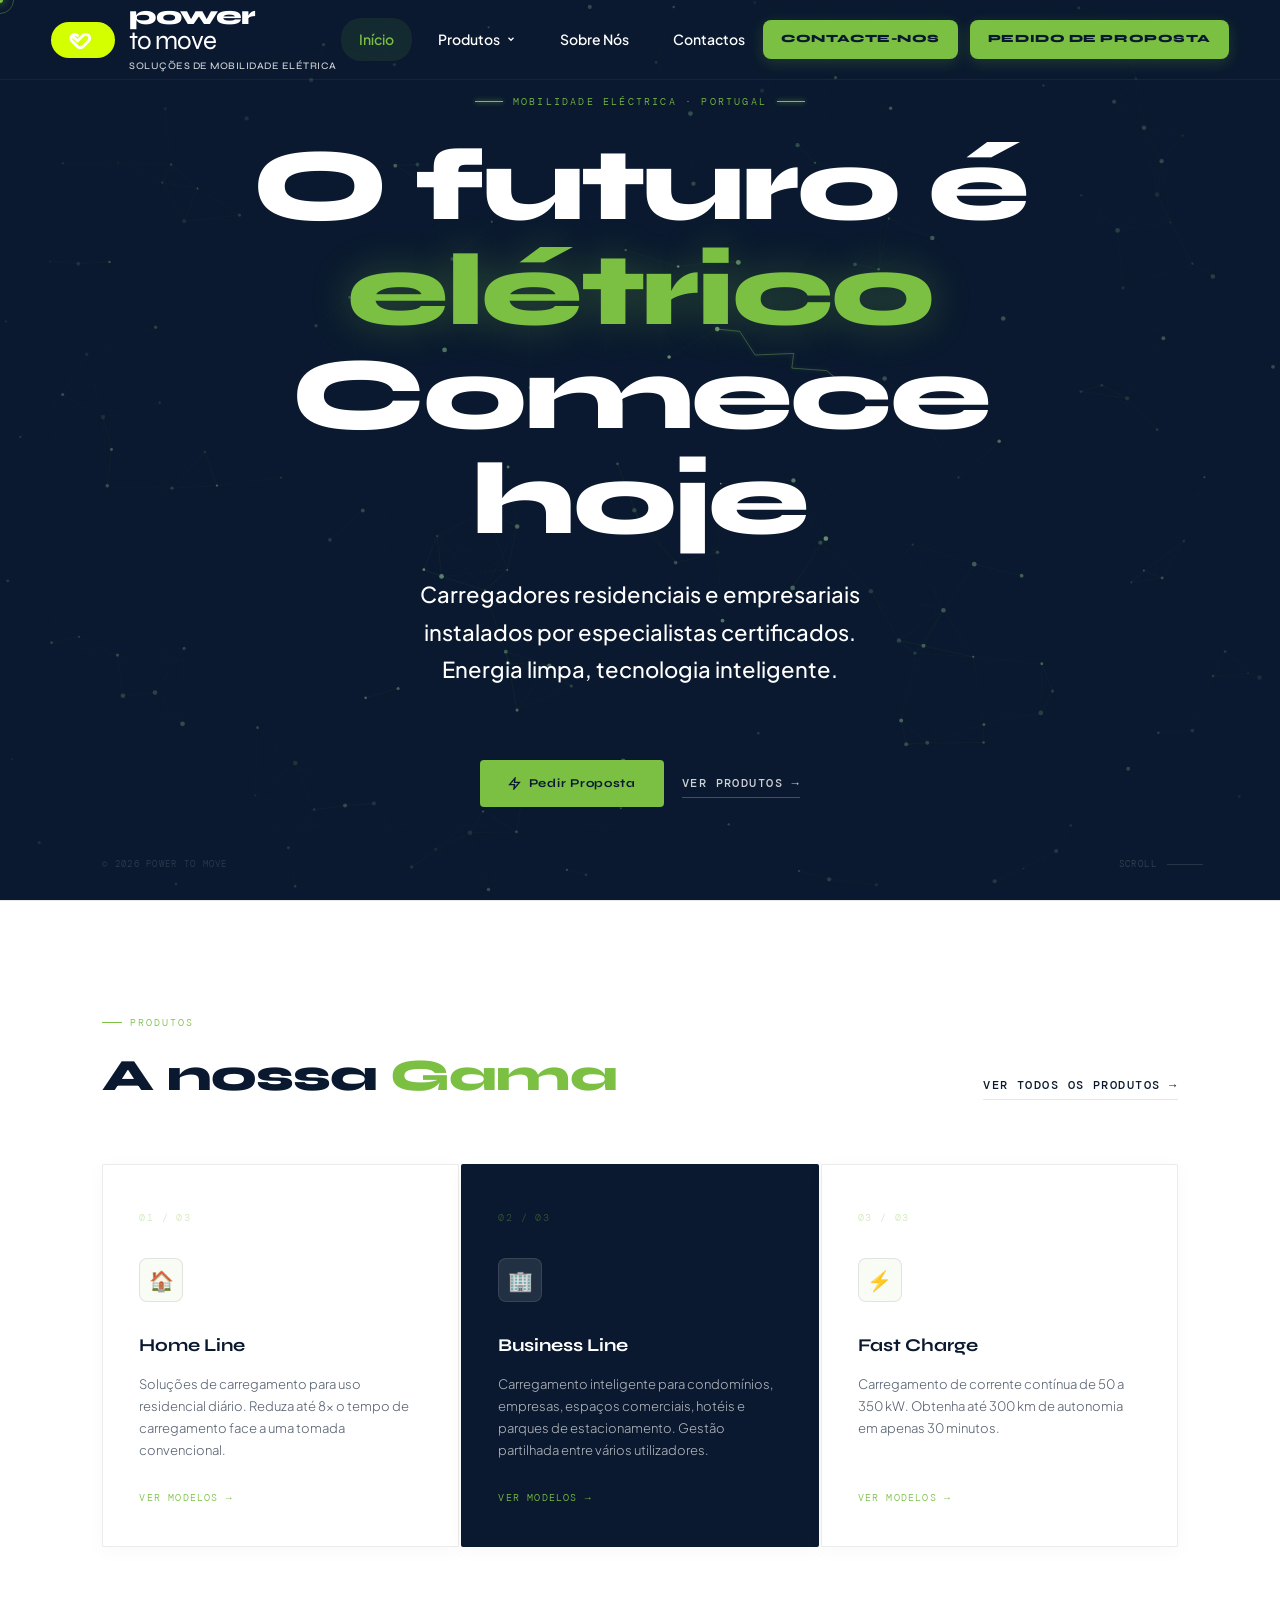
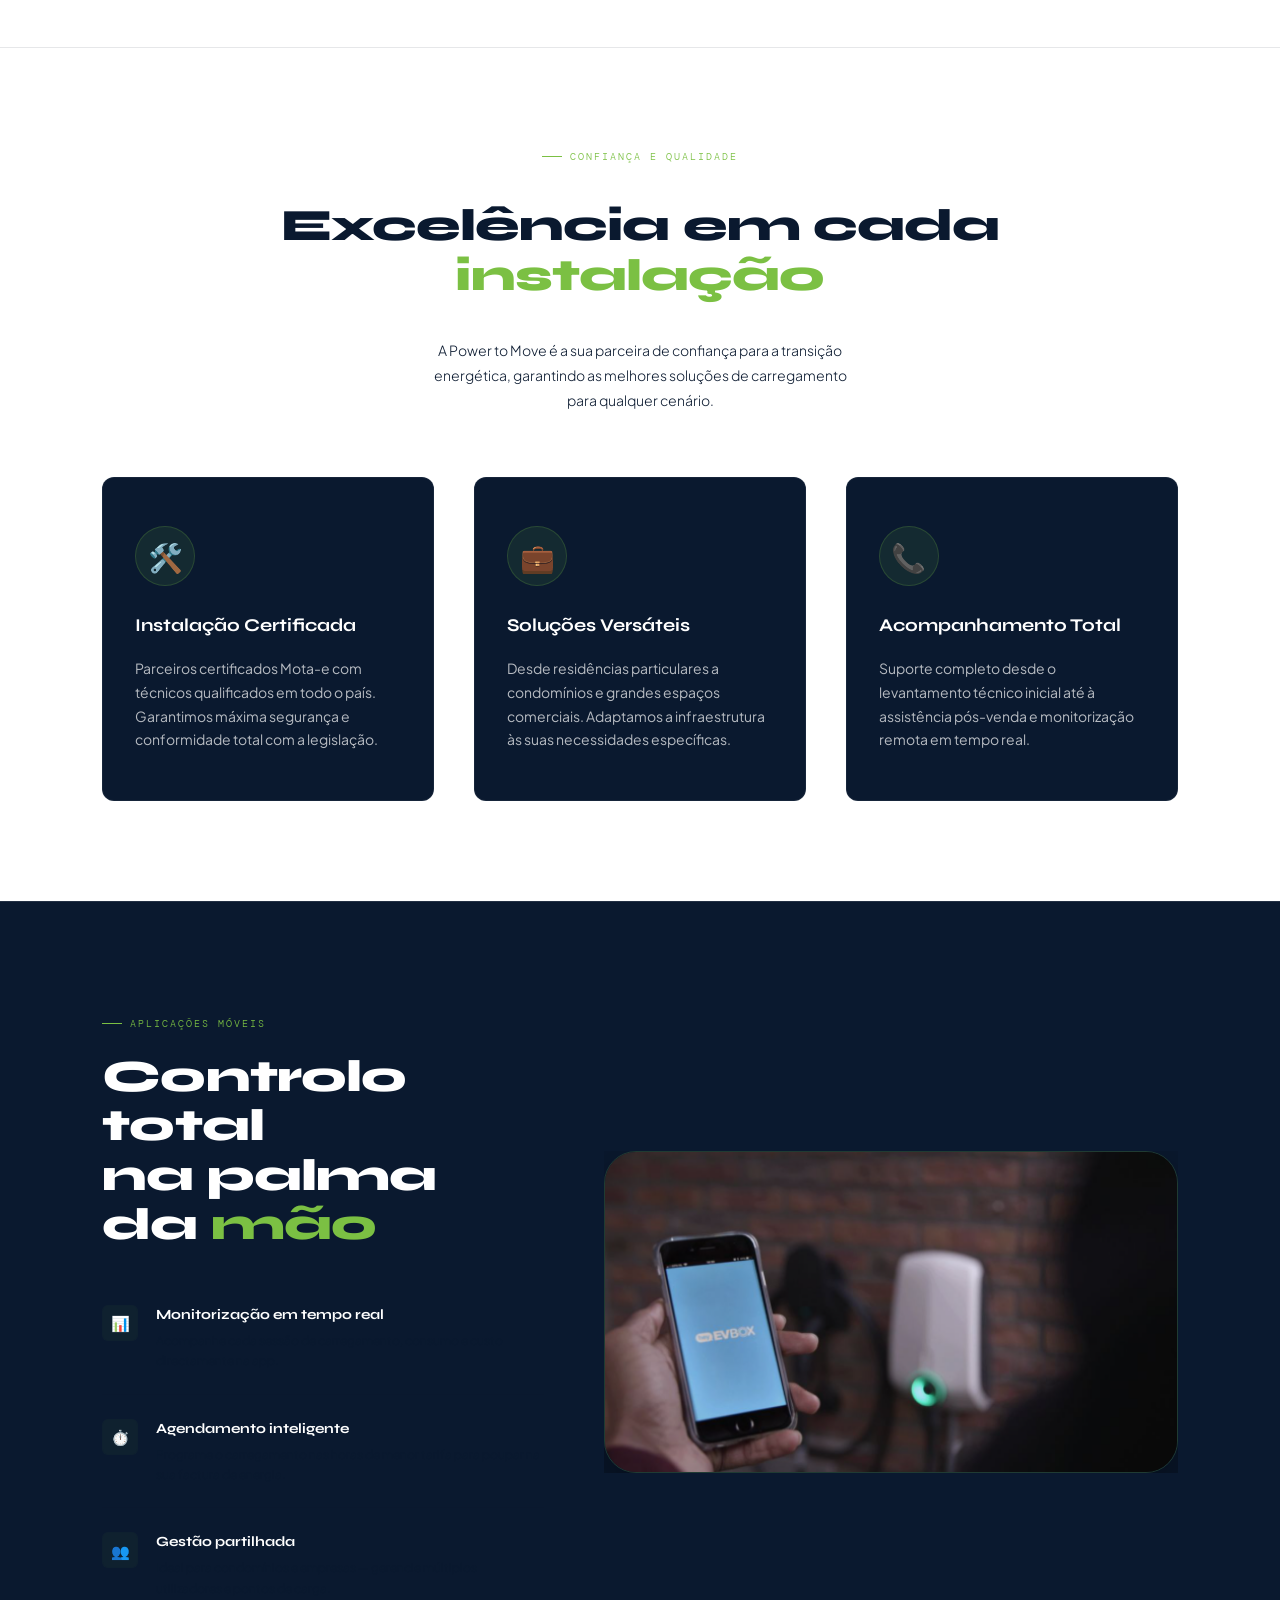
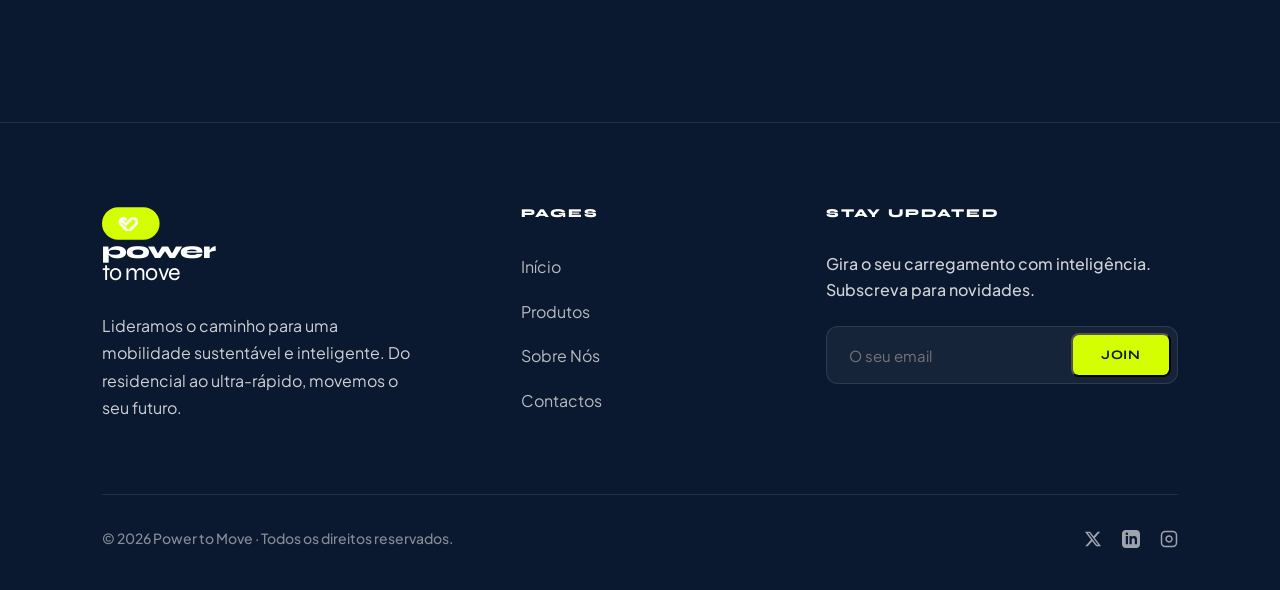
==== commit 566626f0: "feat: improve mobile responsiveness and implement mobile navigation menu" ====
--- a/index.html
+++ b/index.html
@@ -90,6 +90,11 @@
         <div class="nav-right">
             <a href="mailto:mail@powertomove.pt" class="nav-cta-secondary">Contacte-nos</a>
             <a href="#hero" class="nav-cta">Pedido de Proposta</a>
+            <button id="mobile-toggle" class="nav-hamburger" aria-label="Toggle Navigation">
+                <span></span>
+                <span></span>
+                <span></span>
+            </button>
         </div>
     </nav>
 
--- a/css/landing.css
+++ b/css/landing.css
@@ -100,8 +100,8 @@
     display: grid;
     grid-template-columns: 1fr auto 1fr;
     align-items: center;
-    padding: 0 6vw;
-    height: 90px;
+    padding: 0 4vw;
+    height: 80px;
     border-bottom: 1px solid rgba(255, 255, 255, 0.05);
     transition: all .4s cubic-bezier(.16, 1, .3, 1);
     background: transparent;
@@ -253,10 +253,40 @@
 }
 
 .nav-right {
-    justify-self: end;
     display: flex;
     align-items: center;
     gap: 12px;
+}
+
+.nav-hamburger {
+    display: none;
+    flex-direction: column;
+    gap: 5px;
+    background: transparent;
+    border: none;
+    padding: 10px;
+    z-index: 1100;
+}
+
+.nav-hamburger span {
+    display: block;
+    width: 22px;
+    height: 2px;
+    background: #fff;
+    border-radius: 2px;
+    transition: transform .3s, opacity .3s;
+}
+
+.nav-hamburger.active span:nth-child(1) {
+    transform: translateY(7px) rotate(45deg);
+}
+
+.nav-hamburger.active span:nth-child(2) {
+    opacity: 0;
+}
+
+.nav-hamburger.active span:nth-child(3) {
+    transform: translateY(-7px) rotate(-45deg);
 }
 
 .nav-cta,
@@ -1505,51 +1535,113 @@
 }
 
 /* ── RESPONSIVE ── */
-@media(max-width:900px) {
+@media(max-width:1024px) {
+    nav {
+        grid-template-columns: auto 1fr;
+    }
+
+    .nav-links {
+        display: none;
+    }
+
+    .nav-hamburger {
+        display: flex;
+    }
+
+    .nav-links.mobile-active {
+        display: flex;
+        position: fixed;
+        top: 0;
+        left: 0;
+        right: 0;
+        bottom: 0;
+        background: var(--navy);
+        flex-direction: column;
+        justify-content: center;
+        gap: 20px;
+        z-index: 1050;
+        padding: 40px;
+    }
+
+    .nav-links.mobile-active li a {
+        font-size: 24px;
+        text-align: center;
+        width: 100%;
+        padding: 15px;
+    }
+
+    .has-mega:hover .mega-menu {
+        display: none;
+        /* Disable mega menu on touch for now or simplify */
+    }
+
+    .nav-cta-secondary {
+        display: none;
+    }
+}
+
+@media(max-width:768px) {
     .produtos-grid {
         grid-template-columns: 1fr;
     }
 
-    .feature-row,
-    .feature-row.reverse {
+    .hero-content h1 {
+        font-size: clamp(40px, 12vw, 64px);
+    }
+
+    .hero-content p {
+        font-size: 16px;
+    }
+
+    .hero-btns {
+        flex-direction: column;
+        width: 100%;
+    }
+
+    .btn-primary,
+    .btn-ghost {
+        width: 100%;
+        justify-content: center;
+    }
+
+    .trust-grid {
+        grid-template-columns: 1fr;
+    }
+
+    .app-inner {
+        grid-template-columns: 1fr;
+        text-align: center;
+    }
+
+    .app-feat {
+        flex-direction: column;
+        gap: 10px;
+    }
+
+    .section-title {
+        font-size: 32px;
+    }
+
+    .footer-grid {
         grid-template-columns: 1fr;
         gap: 40px;
-        direction: ltr;
-    }
-
-    .instalacoes-grid {
-        grid-template-columns: repeat(2, 1fr);
-    }
-
-    .modelo-inner {
-        grid-template-columns: 1fr;
-    }
-
-    .app-inner {
-        grid-template-columns: 1fr;
-    }
-
-    .footer-top {
-        grid-template-columns: 1fr 1fr;
-    }
-
-    .cta-inner,
-    .newsletter-inner {
+        text-align: center;
+    }
+
+    .brand-col,
+    .signup-col {
+        align-items: center;
+        display: flex;
         flex-direction: column;
-        align-items: flex-start;
-    }
-
-    .nav-links {
+    }
+
+    .footer-logo-box {
+        transform-origin: center;
+    }
+
+    .nav-cta {
         display: none;
-    }
-
-    .hero-stats {
-        display: none;
-    }
-
-    .newsletter-form {
-        min-width: unset;
-        width: 100%;
+        /* Keep navbar clean on very small screens, or move to menu */
     }
 }
 
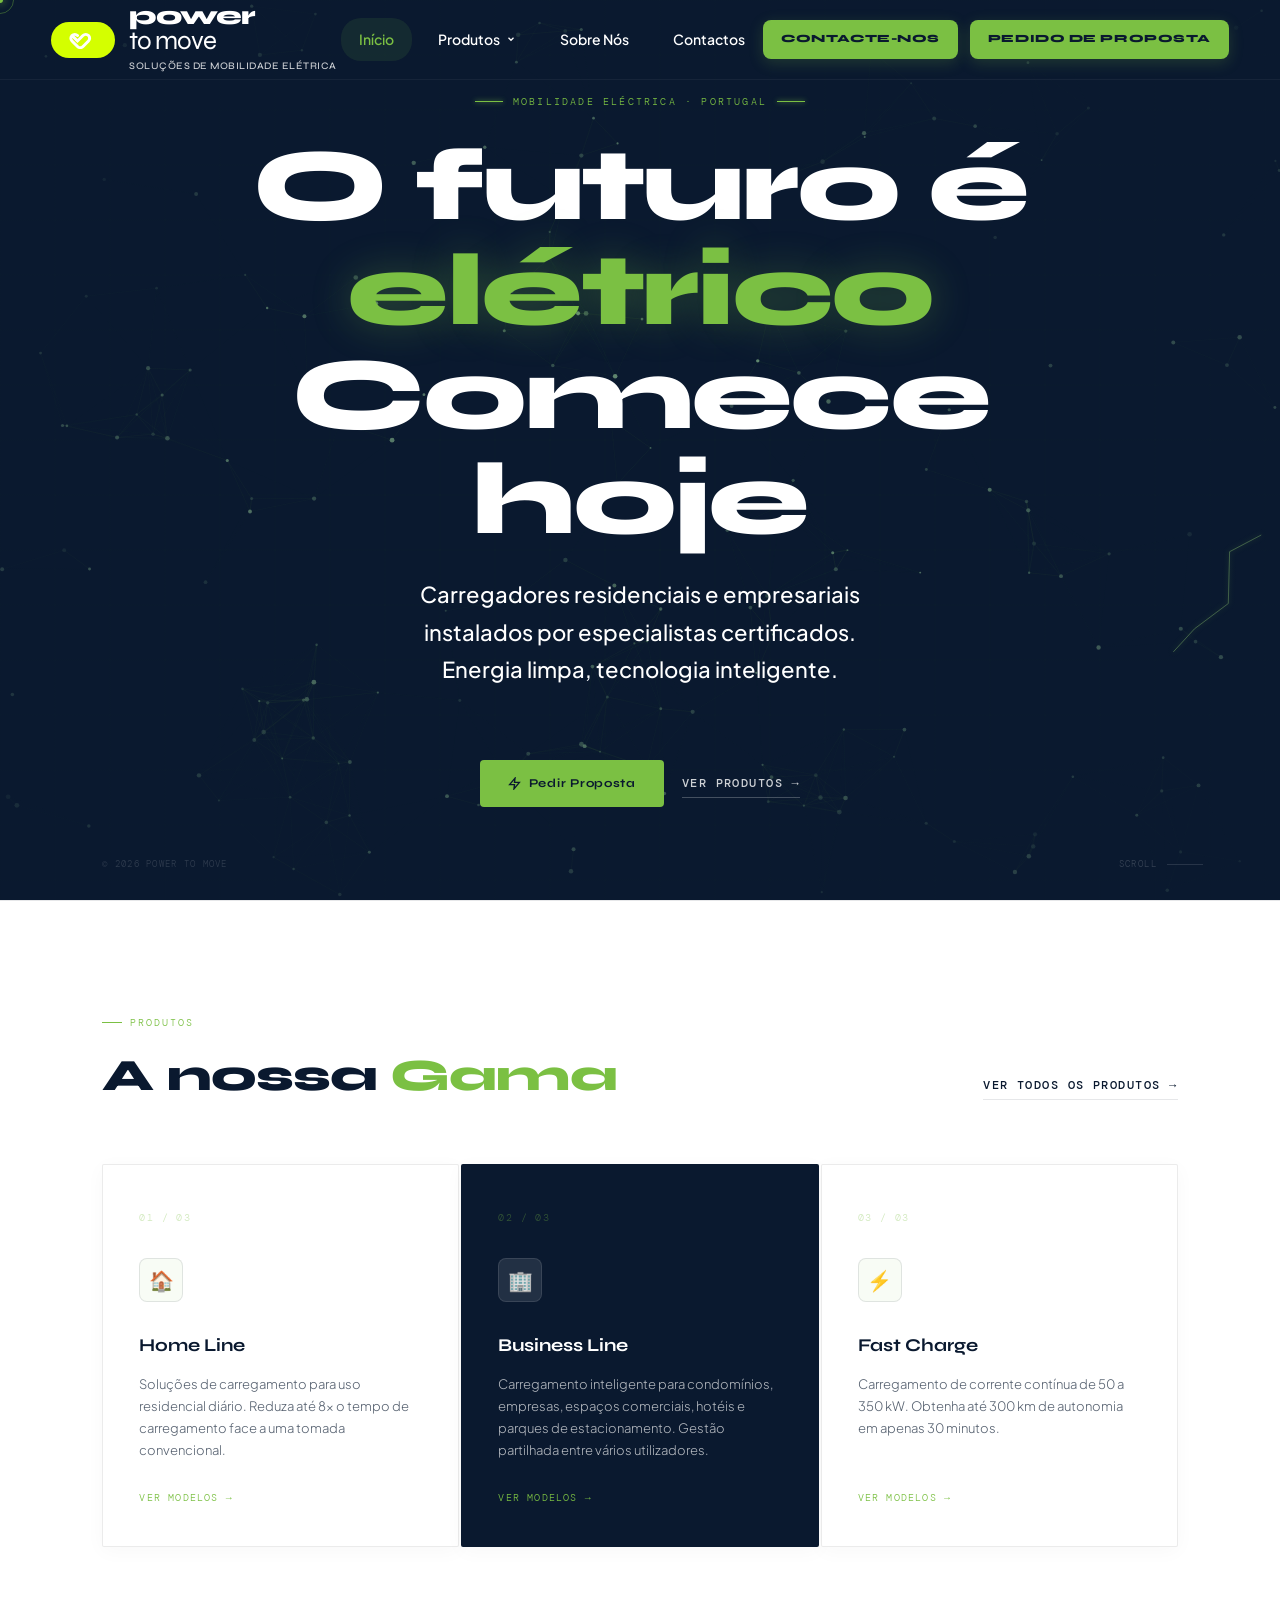
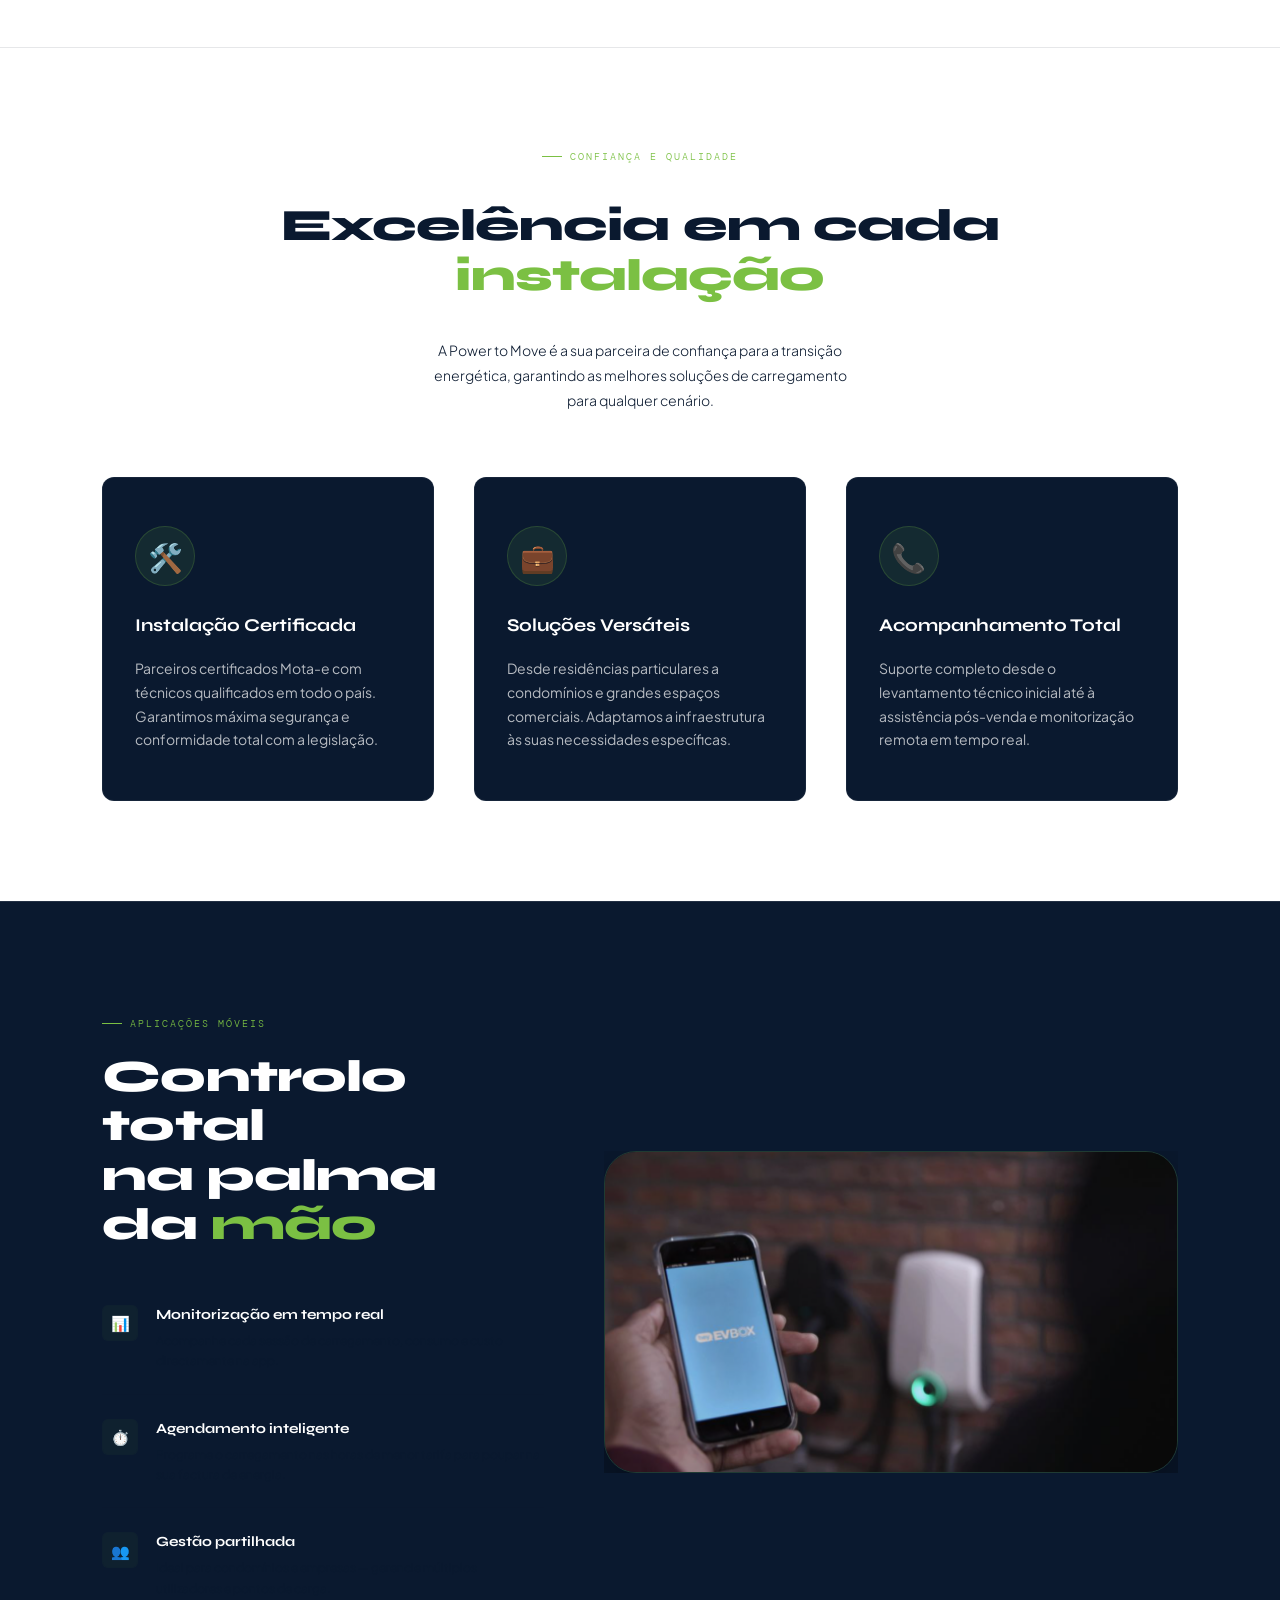
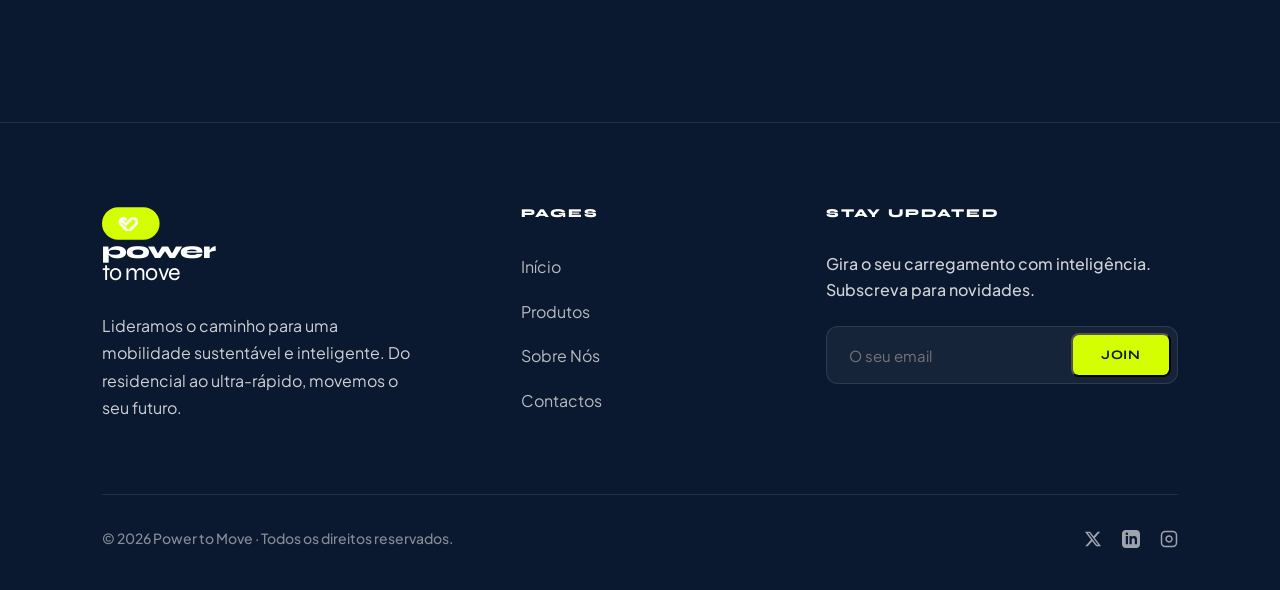
==== commit cd8ec8d0: "fix: ultimate mobile overflow protection and viewport lock" ====
--- a/index.html
+++ b/index.html
@@ -3,314 +3,331 @@
 
 <head>
     <meta charset="UTF-8" />
-    <meta name="viewport" content="width=device-width, initial-scale=1.0" />
+    <meta name="viewport" content="width=device-width, initial-scale=1.0, maximum-scale=1.0, user-scalable=no" />
     <title>Power to Move — Carregadores EV</title>
     <link
         href="https://fonts.googleapis.com/css2?family=Syne:wght@400;600;700;800&family=DM+Mono:ital,wght@0,300;0,400;1,300&family=Plus+Jakarta+Sans:wght@300;400;500;600&display=swap"
         rel="stylesheet" />
     <link rel="stylesheet" href="css/landing.css">
+    <style>
+        /* Extra safety for mobile overflow */
+        .page-wrapper {
+            overflow-x: hidden;
+            width: 100%;
+            position: relative;
+        }
+    </style>
 </head>
 
 <body>
-
-    <!-- CURSOR -->
-    <div id="cursor"></div>
-    <div id="cursor-ring"></div>
-
-    <!-- NAV -->
-    <nav id="navbar">
-        <a href="index.html" class="logo">
-            <div class="logo-pill">
-                <div class="logo-waves"></div>
-            </div>
-            <div class="logo-text">
-                <div class="logo-brand">
-                    <span>power</span>
-                    <span>to move</span>
-                </div>
-                <span class="logo-caption">soluções de mobilidade elétrica</span>
-            </div>
-        </a>
-
-        <ul class="nav-links">
-            <li><a href="index.html" class="active">Início</a></li>
-            <li class="has-mega">
-                <a href="produtos.html">
-                    Produtos
-                    <svg width="10" height="10" viewBox="0 0 24 24" fill="none" stroke="currentColor" stroke-width="3">
-                        <path d="M6 9l6 6 6-6" />
-                    </svg>
-                </a>
-                <div class="mega-menu">
-                    <div class="mega-col">
-                        <div class="mega-col-title">EV Home Chargers</div>
-                        <div class="mega-items">
-                            <a href="home-line.html" class="mega-item">
-                                <span class="mega-item-title">Home Line</span>
-                                <span class="mega-item-desc">Simples, seguro e eficiente</span>
-                            </a>
-                            <a href="#" class="mega-item">
-                                <span class="mega-item-title">Mini Pro 2</span>
-                                <span class="mega-item-desc">Inteligente e conectado</span>
-                            </a>
-                        </div>
-                    </div>
-                    <div class="mega-col">
-                        <div class="mega-col-title">EV Business Chargers</div>
-                        <div class="mega-items">
-                            <a href="business-line.html" class="mega-item">
-                                <span class="mega-item-title">Business Line</span>
-                                <span class="mega-item-desc">Gestão de frotas e condomínios</span>
-                            </a>
-                            <a href="fast-charge.html" class="mega-item">
-                                <span class="mega-item-title">Fast Charge</span>
-                                <span class="mega-item-desc">Carregamento ultrarrápido DC</span>
-                            </a>
-                        </div>
-                    </div>
-                    <div class="mega-col">
-                        <div class="mega-col-title">More Products</div>
-                        <div class="mega-items">
-                            <a href="accessories.html" class="mega-item">
-                                <span class="mega-item-title">Cabos & Acessórios</span>
-                                <span class="mega-item-desc">Cabos, adaptadores e suportes</span>
-                            </a>
-                            <a href="#" class="mega-item">
-                                <span class="mega-item-title">Software Solutions</span>
-                                <span class="mega-item-desc">Plataforma de gestão P2M</span>
-                            </a>
-                        </div>
-                    </div>
-                </div>
-            </li>
-            <li><a href="about-us.html">Sobre Nós</a></li>
-            <li><a href="#footer">Contactos</a></li>
-        </ul>
-
-        <div class="nav-right">
-            <a href="mailto:mail@powertomove.pt" class="nav-cta-secondary">Contacte-nos</a>
-            <a href="#hero" class="nav-cta">Pedido de Proposta</a>
-            <button id="mobile-toggle" class="nav-hamburger" aria-label="Toggle Navigation">
-                <span></span>
-                <span></span>
-                <span></span>
-            </button>
-        </div>
-    </nav>
-
-    <!-- ── HERO ── -->
-    <section id="hero">
-        <canvas id="hero-canvas"></canvas>
-        <div class="hero-vignette"></div>
-        <div class="hero-left-fade"></div>
-
-        <div class="hero-content">
-            <div class="eyebrow" style="justify-content:center;">
-                <span class="eyebrow-line"></span>
-                <span class="eyebrow-text">Mobilidade Eléctrica · Portugal</span>
-                <span class="eyebrow-line"></span>
-            </div>
-            <h1>O futuro é <em>elétrico</em><br />Comece hoje</h1>
-            <p class="hero-sub">Carregadores residenciais e empresariais instalados por especialistas certificados.
-                Energia limpa, tecnologia inteligente.</p>
-            <div class="hero-btns">
-                <a href="#cta-band" class="btn-primary">
-                    <svg width="13" height="13" viewBox="0 0 24 24" fill="none" stroke="currentColor"
-                        stroke-width="2.5">
-                        <path d="M13 2L3 14h9l-1 8 10-12h-9l1-8z" />
-                    </svg>
-                    Pedir Proposta
-                </a>
-                <a href="#produtos" class="btn-ghost">Ver Produtos →</a>
-            </div>
-        </div>
-
-        <!-- Stats removed per user request -->
-
-        <div class="hero-bottom">
-            <span
-                style="font-family:'DM Mono',monospace;font-size:9px;font-weight:300;color:rgba(255,255,255,.15);letter-spacing:.14em;">©
-                2026 POWER TO MOVE</span>
-            <div class="scroll-hint">
-                <span>Scroll</span>
-                <div class="scroll-track"></div>
-            </div>
-        </div>
-    </section>
-
-    <!-- ── PRODUTOS ── -->
-    <section id="produtos">
-        <div class="produtos-header reveal">
-            <div>
-                <div class="section-tag">Produtos</div>
-                <h2 class="section-title">A nossa <em>Gama</em></h2>
-            </div>
-            <a href="produtos.html" class="btn-ghost reveal reveal-delay-2">Ver todos os produtos →</a>
-        </div>
-
-        <div class="produtos-grid">
-            <div class="produto-card reveal reveal-delay-1">
-                <div class="produto-number">01 / 03</div>
-                <div class="produto-icon">🏠</div>
-                <div class="produto-name">Home Line</div>
-                <p class="produto-desc">Soluções de carregamento para uso residencial diário. Reduza até 8× o tempo de
-                    carregamento face a uma tomada convencional.</p>
-                <a href="home-line.html" class="produto-link">Ver modelos →</a>
-            </div>
-            <div class="produto-card featured reveal reveal-delay-2">
-                <div class="produto-number">02 / 03</div>
-                <div class="produto-icon">🏢</div>
-                <div class="produto-name">Business Line</div>
-                <p class="produto-desc">Carregamento inteligente para condomínios, empresas, espaços comerciais, hotéis
-                    e parques de estacionamento. Gestão partilhada entre vários utilizadores.</p>
-                <a href="business-line.html" class="produto-link">Ver modelos →</a>
-            </div>
-            <div class="produto-card reveal reveal-delay-3">
-                <div class="produto-number">03 / 03</div>
-                <div class="produto-icon">⚡</div>
-                <div class="produto-name">Fast Charge</div>
-                <p class="produto-desc">Carregamento de corrente contínua de 50 a 350 kW. Obtenha até 300 km de
-                    autonomia em apenas 30 minutos.</p>
-                <a href="fast-charge.html" class="produto-link">Ver modelos →</a>
-            </div>
-        </div>
-    </section>
-
-
-    <!-- ── TRUST & QUALITY SECTION ── -->
-    <section id="trust-quality">
-        <div class="trust-header reveal">
-            <div class="section-tag">Confiança e Qualidade</div>
-            <h2 class="section-title">Excelência em cada <em>instalação</em></h2>
-            <p class="section-body">A Power to Move é a sua parceira de confiança para a transição energética,
-                garantindo as melhores soluções de carregamento para qualquer cenário.</p>
-        </div>
-
-        <div class="trust-grid">
-            <div class="trust-item reveal reveal-delay-1">
-                <div class="trust-icon">🛠️</div>
-                <h3 class="trust-h">Instalação Certificada</h3>
-                <p class="trust-p">Parceiros certificados Mota-e com técnicos qualificados em todo o país. Garantimos
-                    máxima segurança e conformidade total com a legislação.</p>
-            </div>
-            <div class="trust-item reveal reveal-delay-2">
-                <div class="trust-icon">💼</div>
-                <h3 class="trust-h">Soluções Versáteis</h3>
-                <p class="trust-p">Desde residências particulares a condomínios e grandes espaços comerciais.
-                    Adaptamos a infraestrutura às suas necessidades específicas.</p>
-            </div>
-            <div class="trust-item reveal reveal-delay-3">
-                <div class="trust-icon">📞</div>
-                <h3 class="trust-h">Acompanhamento Total</h3>
-                <p class="trust-p">Suporte completo desde o levantamento técnico inicial até à assistência pós-venda e
-                    monitorização remota em tempo real.</p>
-            </div>
-        </div>
-    </section>
-
-    <!-- ── APP SECTION ── -->
-    <section id="app-section">
-        <div class="app-inner">
-            <div class="reveal">
-                <div class="section-tag">Aplicações Móveis</div>
-                <h2 class="section-title">Controlo total<br />na palma da <em>mão</em></h2>
-                <ul class="app-feature-list">
-                    <li class="app-feat">
-                        <div class="app-feat-icon">📊</div>
-                        <div>
-                            <div class="app-feat-title">Monitorização em tempo real</div>
-                            <div class="app-feat-desc">Acompanhe cada sessão de carregamento, consumo e custo
-                                directamente na app.</div>
-                        </div>
-                    </li>
-                    <li class="app-feat">
-                        <div class="app-feat-icon">⏱️</div>
-                        <div>
-                            <div class="app-feat-title">Agendamento inteligente</div>
-                            <div class="app-feat-desc">Programe o carregamento nas horas de menor tarifa para poupar na
-                                sua factura de energia.</div>
-                        </div>
-                    </li>
-                    <li class="app-feat">
-                        <div class="app-feat-icon">👥</div>
-                        <div>
-                            <div class="app-feat-title">Gestão partilhada</div>
-                            <div class="app-feat-desc">Ideal para condomínios e empresas — gerencie múltiplos
-                                utilizadores e pontos de carga.</div>
-                        </div>
-                    </li>
-                </ul>
-            </div>
-            <div class="app-phone reveal reveal-delay-2">
-                <img src="images/app-preview.png" alt="Power to Move App Preview">
-            </div>
-        </div>
-    </section>
-
-
-
-
-    <!-- ── FOOTER ── -->
-    <footer id="footer">
-        <div class="footer-grid">
-            <div class="footer-col brand-col">
-                <div class="logo-box footer-logo-box">
-                    <div class="logo-pill">
-                        <div class="logo-waves"></div>
-                    </div>
+    <div class="page-wrapper">
+
+        <!-- CURSOR -->
+        <div id="cursor"></div>
+        <div id="cursor-ring"></div>
+
+        <!-- NAV -->
+        <nav id="navbar">
+            <a href="index.html" class="logo">
+                <div class="logo-pill">
+                    <div class="logo-waves"></div>
+                </div>
+                <div class="logo-text">
                     <div class="logo-brand">
                         <span>power</span>
                         <span>to move</span>
                     </div>
-                </div>
-                <p class="footer-proposal">Lideramos o caminho para uma mobilidade sustentável e inteligente. Do
-                    residencial ao ultra-rápido, movemos o seu futuro.</p>
-            </div>
-            <div class="footer-col links-col">
-                <div class="footer-col-title">PAGES</div>
-                <ul class="footer-links">
-                    <li><a href="index.html">Início</a></li>
-                    <li><a href="produtos.html">Produtos</a></li>
-                    <li><a href="about-us.html">Sobre Nós</a></li>
-                    <li><a href="#footer">Contactos</a></li>
-                </ul>
-            </div>
-            <div class="footer-col signup-col">
-                <div class="footer-col-title">STAY UPDATED</div>
-                <p class="footer-signup-text">Gira o seu carregamento com inteligência. Subscreva para novidades.</p>
-                <form class="footer-form">
-                    <input type="email" placeholder="O seu email" required>
-                    <button type="submit">Join</button>
-                </form>
-            </div>
-        </div>
-        <div class="footer-bottom">
-            <span class="footer-copy">© 2026 Power to Move · Todos os direitos reservados.</span>
-            <div class="footer-socials">
-                <a href="#" class="footer-social">
-                    <svg width="18" height="18" viewBox="0 0 24 24" fill="currentColor">
-                        <path
-                            d="M18.244 2.25h3.308l-7.227 8.26 8.502 11.24H16.17l-5.214-6.817L4.99 21.75H1.68l7.73-8.835L1.254 2.25H8.08l4.713 6.231zm-1.161 17.52h1.833L7.084 4.126H5.117z" />
-                    </svg>
-                </a>
-                <a href="#" class="footer-social">
-                    <svg width="18" height="18" viewBox="0 0 24 24" fill="currentColor">
-                        <path
-                            d="M19 0h-14c-2.761 0-5 2.239-5 5v14c0 2.761 2.239 5 5 5h14c2.762 0 5-2.239 5-5v-14c0-2.761-2.238-5-5-5zm-11 19h-3v-11h3v11zm-1.5-12.268c-.966 0-1.75-.79-1.75-1.764s.784-1.764 1.75-1.764 1.75.79 1.75 1.764-.783 1.764-1.75 1.764zm13.5 12.268h-3v-5.604c0-3.368-4-3.113-4 0v5.604h-3v-11h3v1.765c1.396-2.586 7-2.777 7 2.476v6.759z" />
-                    </svg>
-                </a>
-                <a href="#" class="footer-social">
-                    <svg width="18" height="18" viewBox="0 0 24 24" fill="none" stroke="currentColor" stroke-width="2">
-                        <rect x="2" y="2" width="20" height="20" rx="5" ry="5" />
-                        <path d="M16 11.37A4 4 0 1112.63 8 4 4 0 0116 11.37z" />
-                        <line x1="17.5" y1="6.5" x2="17.51" y2="6.5" />
-                    </svg>
-                </a>
-            </div>
-        </div>
-    </footer>
-
-    <script src="js/landing.js"></script>
+                    <span class="logo-caption">soluções de mobilidade elétrica</span>
+                </div>
+            </a>
+
+            <ul class="nav-links">
+                <li><a href="index.html" class="active">Início</a></li>
+                <li class="has-mega">
+                    <a href="produtos.html">
+                        Produtos
+                        <svg width="10" height="10" viewBox="0 0 24 24" fill="none" stroke="currentColor"
+                            stroke-width="3">
+                            <path d="M6 9l6 6 6-6" />
+                        </svg>
+                    </a>
+                    <div class="mega-menu">
+                        <div class="mega-col">
+                            <div class="mega-col-title">EV Home Chargers</div>
+                            <div class="mega-items">
+                                <a href="home-line.html" class="mega-item">
+                                    <span class="mega-item-title">Home Line</span>
+                                    <span class="mega-item-desc">Simples, seguro e eficiente</span>
+                                </a>
+                                <a href="#" class="mega-item">
+                                    <span class="mega-item-title">Mini Pro 2</span>
+                                    <span class="mega-item-desc">Inteligente e conectado</span>
+                                </a>
+                            </div>
+                        </div>
+                        <div class="mega-col">
+                            <div class="mega-col-title">EV Business Chargers</div>
+                            <div class="mega-items">
+                                <a href="business-line.html" class="mega-item">
+                                    <span class="mega-item-title">Business Line</span>
+                                    <span class="mega-item-desc">Gestão de frotas e condomínios</span>
+                                </a>
+                                <a href="fast-charge.html" class="mega-item">
+                                    <span class="mega-item-title">Fast Charge</span>
+                                    <span class="mega-item-desc">Carregamento ultrarrápido DC</span>
+                                </a>
+                            </div>
+                        </div>
+                        <div class="mega-col">
+                            <div class="mega-col-title">More Products</div>
+                            <div class="mega-items">
+                                <a href="accessories.html" class="mega-item">
+                                    <span class="mega-item-title">Cabos & Acessórios</span>
+                                    <span class="mega-item-desc">Cabos, adaptadores e suportes</span>
+                                </a>
+                                <a href="#" class="mega-item">
+                                    <span class="mega-item-title">Software Solutions</span>
+                                    <span class="mega-item-desc">Plataforma de gestão P2M</span>
+                                </a>
+                            </div>
+                        </div>
+                    </div>
+                </li>
+                <li><a href="about-us.html">Sobre Nós</a></li>
+                <li><a href="#footer">Contactos</a></li>
+            </ul>
+
+            <div class="nav-right">
+                <a href="mailto:mail@powertomove.pt" class="nav-cta-secondary">Contacte-nos</a>
+                <a href="#hero" class="nav-cta">Pedido de Proposta</a>
+                <button id="mobile-toggle" class="nav-hamburger" aria-label="Toggle Navigation">
+                    <span></span>
+                    <span></span>
+                    <span></span>
+                </button>
+            </div>
+        </nav>
+
+        <!-- ── HERO ── -->
+        <section id="hero">
+            <canvas id="hero-canvas"></canvas>
+            <div class="hero-vignette"></div>
+            <div class="hero-left-fade"></div>
+
+            <div class="hero-content">
+                <div class="eyebrow" style="justify-content:center;">
+                    <span class="eyebrow-line"></span>
+                    <span class="eyebrow-text">Mobilidade Eléctrica · Portugal</span>
+                    <span class="eyebrow-line"></span>
+                </div>
+                <h1>O futuro é <em>elétrico</em><br />Comece hoje</h1>
+                <p class="hero-sub">Carregadores residenciais e empresariais instalados por especialistas certificados.
+                    Energia limpa, tecnologia inteligente.</p>
+                <div class="hero-btns">
+                    <a href="#cta-band" class="btn-primary">
+                        <svg width="13" height="13" viewBox="0 0 24 24" fill="none" stroke="currentColor"
+                            stroke-width="2.5">
+                            <path d="M13 2L3 14h9l-1 8 10-12h-9l1-8z" />
+                        </svg>
+                        Pedir Proposta
+                    </a>
+                    <a href="#produtos" class="btn-ghost">Ver Produtos →</a>
+                </div>
+            </div>
+
+            <!-- Stats removed per user request -->
+
+            <div class="hero-bottom">
+                <span
+                    style="font-family:'DM Mono',monospace;font-size:9px;font-weight:300;color:rgba(255,255,255,.15);letter-spacing:.14em;">©
+                    2026 POWER TO MOVE</span>
+                <div class="scroll-hint">
+                    <span>Scroll</span>
+                    <div class="scroll-track"></div>
+                </div>
+            </div>
+        </section>
+
+        <!-- ── PRODUTOS ── -->
+        <section id="produtos">
+            <div class="produtos-header reveal">
+                <div>
+                    <div class="section-tag">Produtos</div>
+                    <h2 class="section-title">A nossa <em>Gama</em></h2>
+                </div>
+                <a href="produtos.html" class="btn-ghost reveal reveal-delay-2">Ver todos os produtos →</a>
+            </div>
+
+            <div class="produtos-grid">
+                <div class="produto-card reveal reveal-delay-1">
+                    <div class="produto-number">01 / 03</div>
+                    <div class="produto-icon">🏠</div>
+                    <div class="produto-name">Home Line</div>
+                    <p class="produto-desc">Soluções de carregamento para uso residencial diário. Reduza até 8× o tempo
+                        de
+                        carregamento face a uma tomada convencional.</p>
+                    <a href="home-line.html" class="produto-link">Ver modelos →</a>
+                </div>
+                <div class="produto-card featured reveal reveal-delay-2">
+                    <div class="produto-number">02 / 03</div>
+                    <div class="produto-icon">🏢</div>
+                    <div class="produto-name">Business Line</div>
+                    <p class="produto-desc">Carregamento inteligente para condomínios, empresas, espaços comerciais,
+                        hotéis
+                        e parques de estacionamento. Gestão partilhada entre vários utilizadores.</p>
+                    <a href="business-line.html" class="produto-link">Ver modelos →</a>
+                </div>
+                <div class="produto-card reveal reveal-delay-3">
+                    <div class="produto-number">03 / 03</div>
+                    <div class="produto-icon">⚡</div>
+                    <div class="produto-name">Fast Charge</div>
+                    <p class="produto-desc">Carregamento de corrente contínua de 50 a 350 kW. Obtenha até 300 km de
+                        autonomia em apenas 30 minutos.</p>
+                    <a href="fast-charge.html" class="produto-link">Ver modelos →</a>
+                </div>
+            </div>
+        </section>
+
+
+        <!-- ── TRUST & QUALITY SECTION ── -->
+        <section id="trust-quality">
+            <div class="trust-header reveal">
+                <div class="section-tag">Confiança e Qualidade</div>
+                <h2 class="section-title">Excelência em cada <em>instalação</em></h2>
+                <p class="section-body">A Power to Move é a sua parceira de confiança para a transição energética,
+                    garantindo as melhores soluções de carregamento para qualquer cenário.</p>
+            </div>
+
+            <div class="trust-grid">
+                <div class="trust-item reveal reveal-delay-1">
+                    <div class="trust-icon">🛠️</div>
+                    <h3 class="trust-h">Instalação Certificada</h3>
+                    <p class="trust-p">Parceiros certificados Mota-e com técnicos qualificados em todo o país.
+                        Garantimos
+                        máxima segurança e conformidade total com a legislação.</p>
+                </div>
+                <div class="trust-item reveal reveal-delay-2">
+                    <div class="trust-icon">💼</div>
+                    <h3 class="trust-h">Soluções Versáteis</h3>
+                    <p class="trust-p">Desde residências particulares a condomínios e grandes espaços comerciais.
+                        Adaptamos a infraestrutura às suas necessidades específicas.</p>
+                </div>
+                <div class="trust-item reveal reveal-delay-3">
+                    <div class="trust-icon">📞</div>
+                    <h3 class="trust-h">Acompanhamento Total</h3>
+                    <p class="trust-p">Suporte completo desde o levantamento técnico inicial até à assistência pós-venda
+                        e
+                        monitorização remota em tempo real.</p>
+                </div>
+            </div>
+        </section>
+
+        <!-- ── APP SECTION ── -->
+        <section id="app-section">
+            <div class="app-inner">
+                <div class="reveal">
+                    <div class="section-tag">Aplicações Móveis</div>
+                    <h2 class="section-title">Controlo total<br />na palma da <em>mão</em></h2>
+                    <ul class="app-feature-list">
+                        <li class="app-feat">
+                            <div class="app-feat-icon">📊</div>
+                            <div>
+                                <div class="app-feat-title">Monitorização em tempo real</div>
+                                <div class="app-feat-desc">Acompanhe cada sessão de carregamento, consumo e custo
+                                    directamente na app.</div>
+                            </div>
+                        </li>
+                        <li class="app-feat">
+                            <div class="app-feat-icon">⏱️</div>
+                            <div>
+                                <div class="app-feat-title">Agendamento inteligente</div>
+                                <div class="app-feat-desc">Programe o carregamento nas horas de menor tarifa para poupar
+                                    na
+                                    sua factura de energia.</div>
+                            </div>
+                        </li>
+                        <li class="app-feat">
+                            <div class="app-feat-icon">👥</div>
+                            <div>
+                                <div class="app-feat-title">Gestão partilhada</div>
+                                <div class="app-feat-desc">Ideal para condomínios e empresas — gerencie múltiplos
+                                    utilizadores e pontos de carga.</div>
+                            </div>
+                        </li>
+                    </ul>
+                </div>
+                <div class="app-phone reveal reveal-delay-2">
+                    <img src="images/app-preview.png" alt="Power to Move App Preview">
+                </div>
+            </div>
+        </section>
+
+
+
+
+        <!-- ── FOOTER ── -->
+        <footer id="footer">
+            <div class="footer-grid">
+                <div class="footer-col brand-col">
+                    <div class="logo-box footer-logo-box">
+                        <div class="logo-pill">
+                            <div class="logo-waves"></div>
+                        </div>
+                        <div class="logo-brand">
+                            <span>power</span>
+                            <span>to move</span>
+                        </div>
+                    </div>
+                    <p class="footer-proposal">Lideramos o caminho para uma mobilidade sustentável e inteligente. Do
+                        residencial ao ultra-rápido, movemos o seu futuro.</p>
+                </div>
+                <div class="footer-col links-col">
+                    <div class="footer-col-title">PAGES</div>
+                    <ul class="footer-links">
+                        <li><a href="index.html">Início</a></li>
+                        <li><a href="produtos.html">Produtos</a></li>
+                        <li><a href="about-us.html">Sobre Nós</a></li>
+                        <li><a href="#footer">Contactos</a></li>
+                    </ul>
+                </div>
+                <div class="footer-col signup-col">
+                    <div class="footer-col-title">STAY UPDATED</div>
+                    <p class="footer-signup-text">Gira o seu carregamento com inteligência. Subscreva para novidades.
+                    </p>
+                    <form class="footer-form">
+                        <input type="email" placeholder="O seu email" required>
+                        <button type="submit">Join</button>
+                    </form>
+                </div>
+            </div>
+            <div class="footer-bottom">
+                <span class="footer-copy">© 2026 Power to Move · Todos os direitos reservados.</span>
+                <div class="footer-socials">
+                    <a href="#" class="footer-social">
+                        <svg width="18" height="18" viewBox="0 0 24 24" fill="currentColor">
+                            <path
+                                d="M18.244 2.25h3.308l-7.227 8.26 8.502 11.24H16.17l-5.214-6.817L4.99 21.75H1.68l7.73-8.835L1.254 2.25H8.08l4.713 6.231zm-1.161 17.52h1.833L7.084 4.126H5.117z" />
+                        </svg>
+                    </a>
+                    <a href="#" class="footer-social">
+                        <svg width="18" height="18" viewBox="0 0 24 24" fill="currentColor">
+                            <path
+                                d="M19 0h-14c-2.761 0-5 2.239-5 5v14c0 2.761 2.239 5 5 5h14c2.762 0 5-2.239 5-5v-14c0-2.761-2.238-5-5-5zm-11 19h-3v-11h3v11zm-1.5-12.268c-.966 0-1.75-.79-1.75-1.764s.784-1.764 1.75-1.764 1.75.79 1.75 1.764-.783 1.764-1.75 1.764zm13.5 12.268h-3v-5.604c0-3.368-4-3.113-4 0v5.604h-3v-11h3v1.765c1.396-2.586 7-2.777 7 2.476v6.759z" />
+                        </svg>
+                    </a>
+                    <a href="#" class="footer-social">
+                        <svg width="18" height="18" viewBox="0 0 24 24" fill="none" stroke="currentColor"
+                            stroke-width="2">
+                            <rect x="2" y="2" width="20" height="20" rx="5" ry="5" />
+                            <path d="M16 11.37A4 4 0 1112.63 8 4 4 0 0116 11.37z" />
+                            <line x1="17.5" y1="6.5" x2="17.51" y2="6.5" />
+                        </svg>
+                    </a>
+                </div>
+            </div>
+        </footer>
+
+        <script src="js/landing.js"></script>
 </body>
 
 </html>
--- a/css/landing.css
+++ b/css/landing.css
@@ -27,6 +27,8 @@
 
 html {
     scroll-behavior: smooth;
+    overflow-x: hidden;
+    width: 100%;
 }
 
 body {
@@ -36,7 +38,11 @@
     font-size: 18px;
     font-weight: 500;
     line-height: 1.7;
-    overflow-x: hidden;
+    overflow-x: hidden !important;
+    width: 100% !important;
+    position: relative;
+    -webkit-text-size-adjust: 100%;
+    -ms-text-size-adjust: 100%;
 }
 
 /* ── SCROLLBAR ── */
@@ -1535,48 +1541,56 @@
 }
 
 /* ── RESPONSIVE ── */
-@media(max-width:1024px) {
+@media (max-width: 1024px) {
     nav {
-        grid-template-columns: auto 1fr;
+        display: flex !important;
+        justify-content: space-between !important;
+        align-items: center !important;
+        padding: 0 5vw !important;
+        width: 100% !important;
+        left: 0 !important;
+        right: 0 !important;
     }
 
     .nav-links {
-        display: none;
+        display: none !important;
     }
 
     .nav-hamburger {
-        display: flex;
+        display: flex !important;
     }
 
     .nav-links.mobile-active {
-        display: flex;
-        position: fixed;
-        top: 0;
-        left: 0;
-        right: 0;
-        bottom: 0;
-        background: var(--navy);
-        flex-direction: column;
-        justify-content: center;
-        gap: 20px;
-        z-index: 1050;
-        padding: 40px;
+        display: flex !important;
+        position: fixed !important;
+        top: 0 !important;
+        left: 0 !important;
+        right: 0 !important;
+        bottom: 0 !important;
+        width: 100vw !important;
+        height: 100vh !important;
+        background: var(--navy) !important;
+        flex-direction: column !important;
+        justify-content: center !important;
+        gap: 20px !important;
+        z-index: 2000 !important;
+        padding: 40px !important;
     }
 
     .nav-links.mobile-active li a {
-        font-size: 24px;
-        text-align: center;
-        width: 100%;
-        padding: 15px;
-    }
-
-    .has-mega:hover .mega-menu {
-        display: none;
-        /* Disable mega menu on touch for now or simplify */
-    }
-
-    .nav-cta-secondary {
-        display: none;
+        font-size: 24px !important;
+        text-align: center !important;
+        width: 100% !important;
+        padding: 15px !important;
+    }
+
+    .mega-menu {
+        display: none !important;
+    }
+
+    .nav-cta-secondary,
+    .nav-cta {
+        display: none !important;
     }
 }
 
